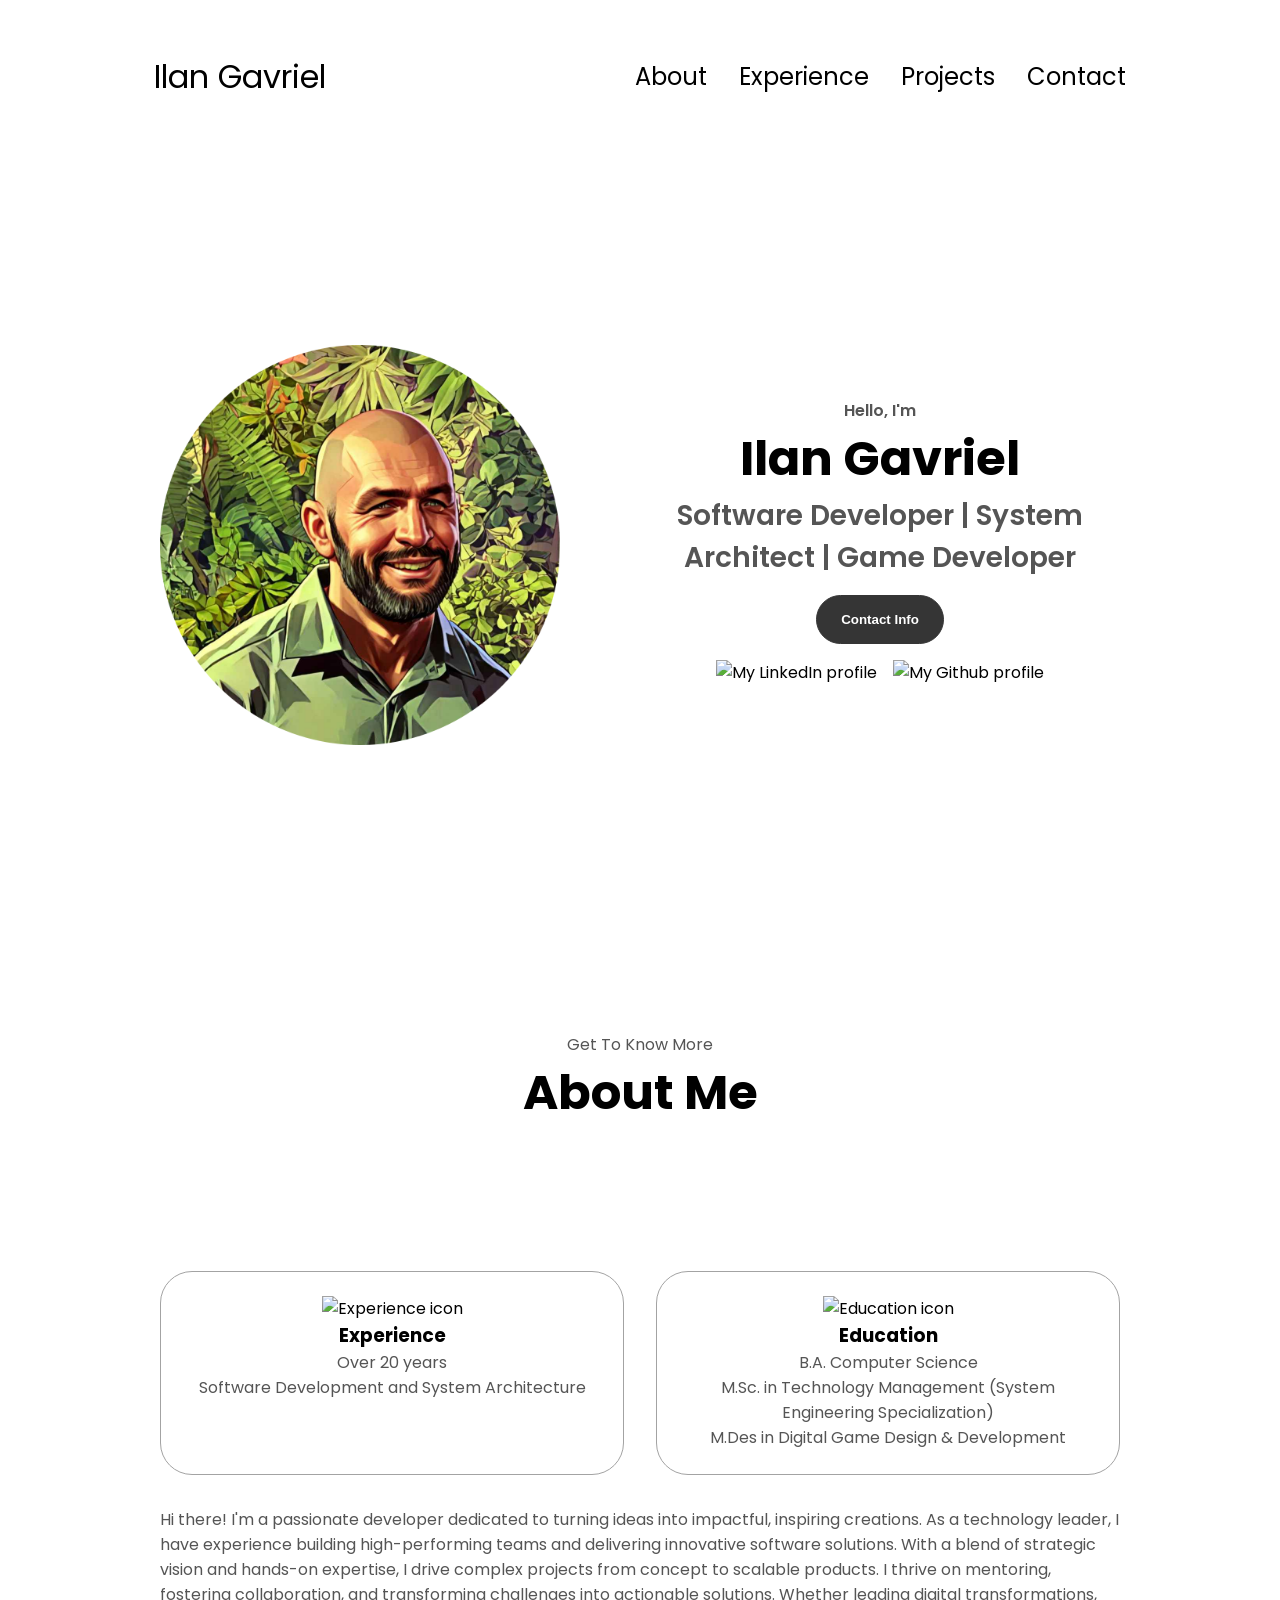
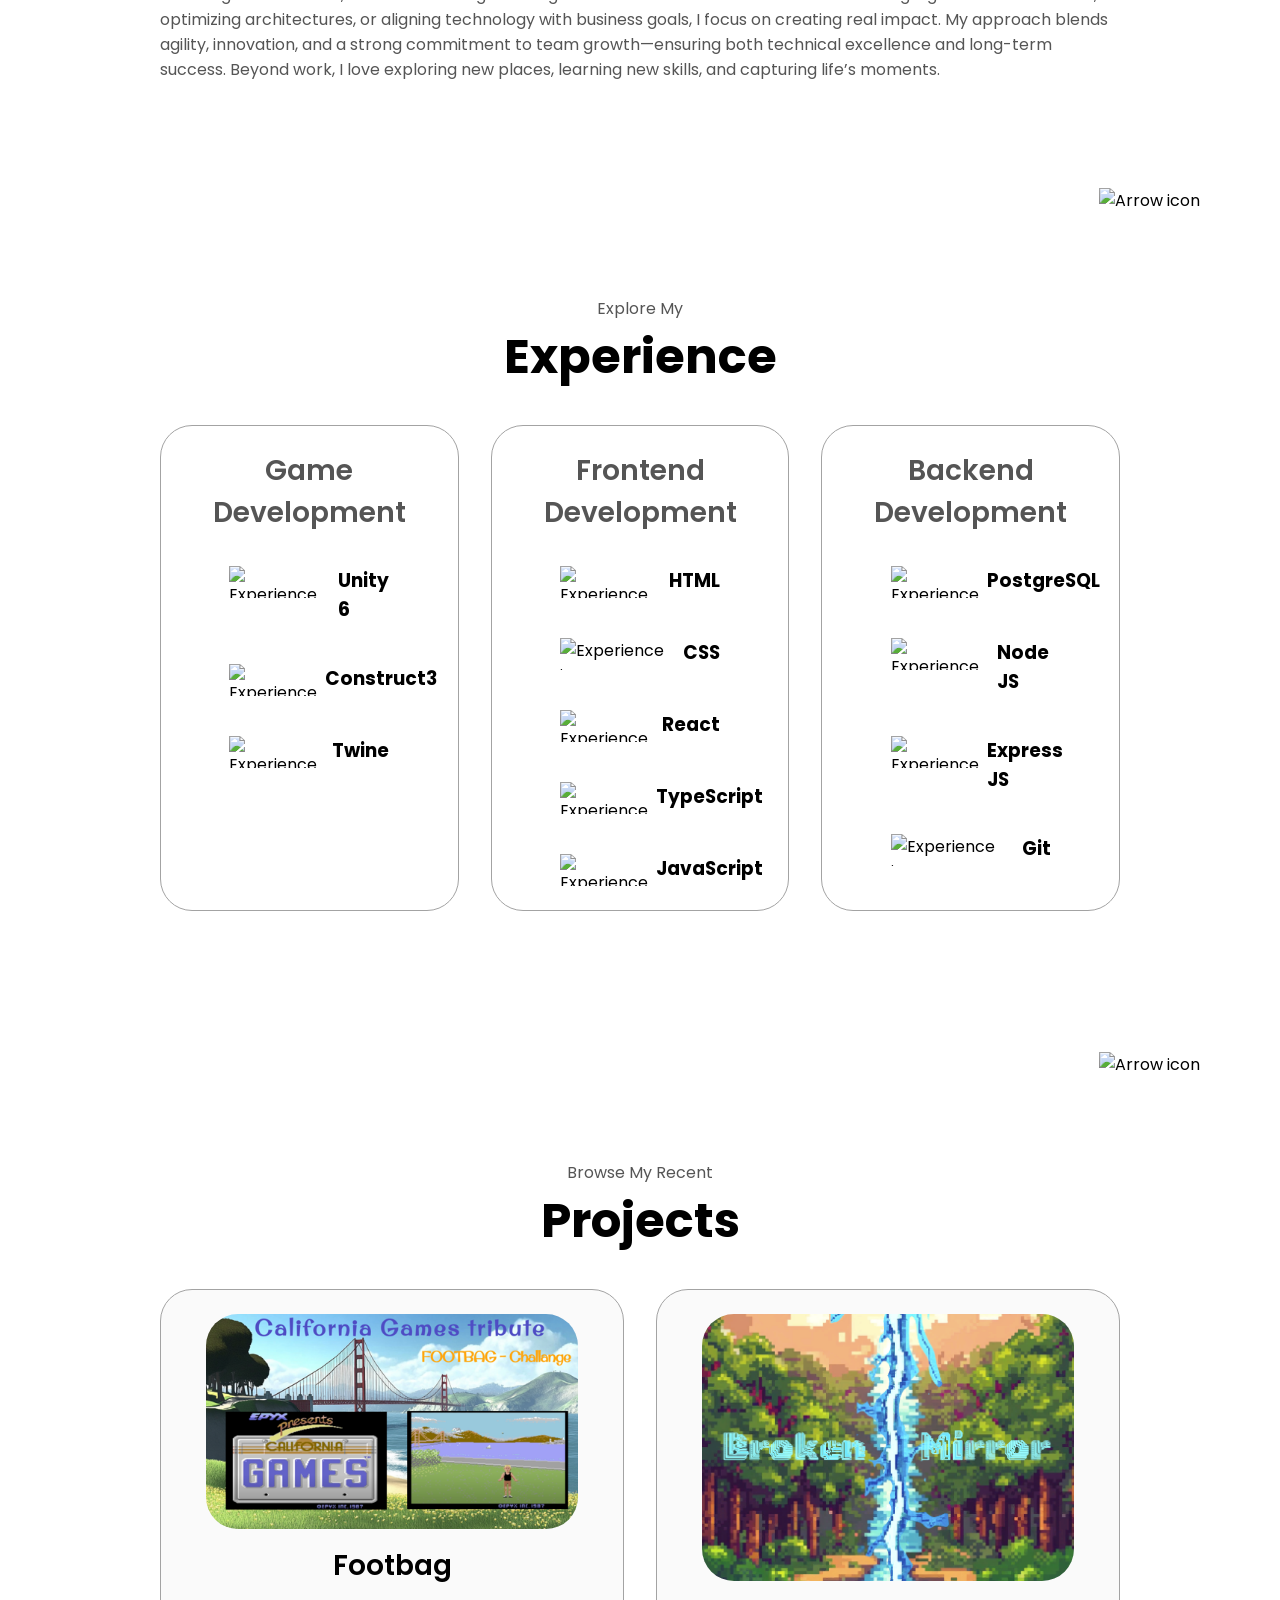
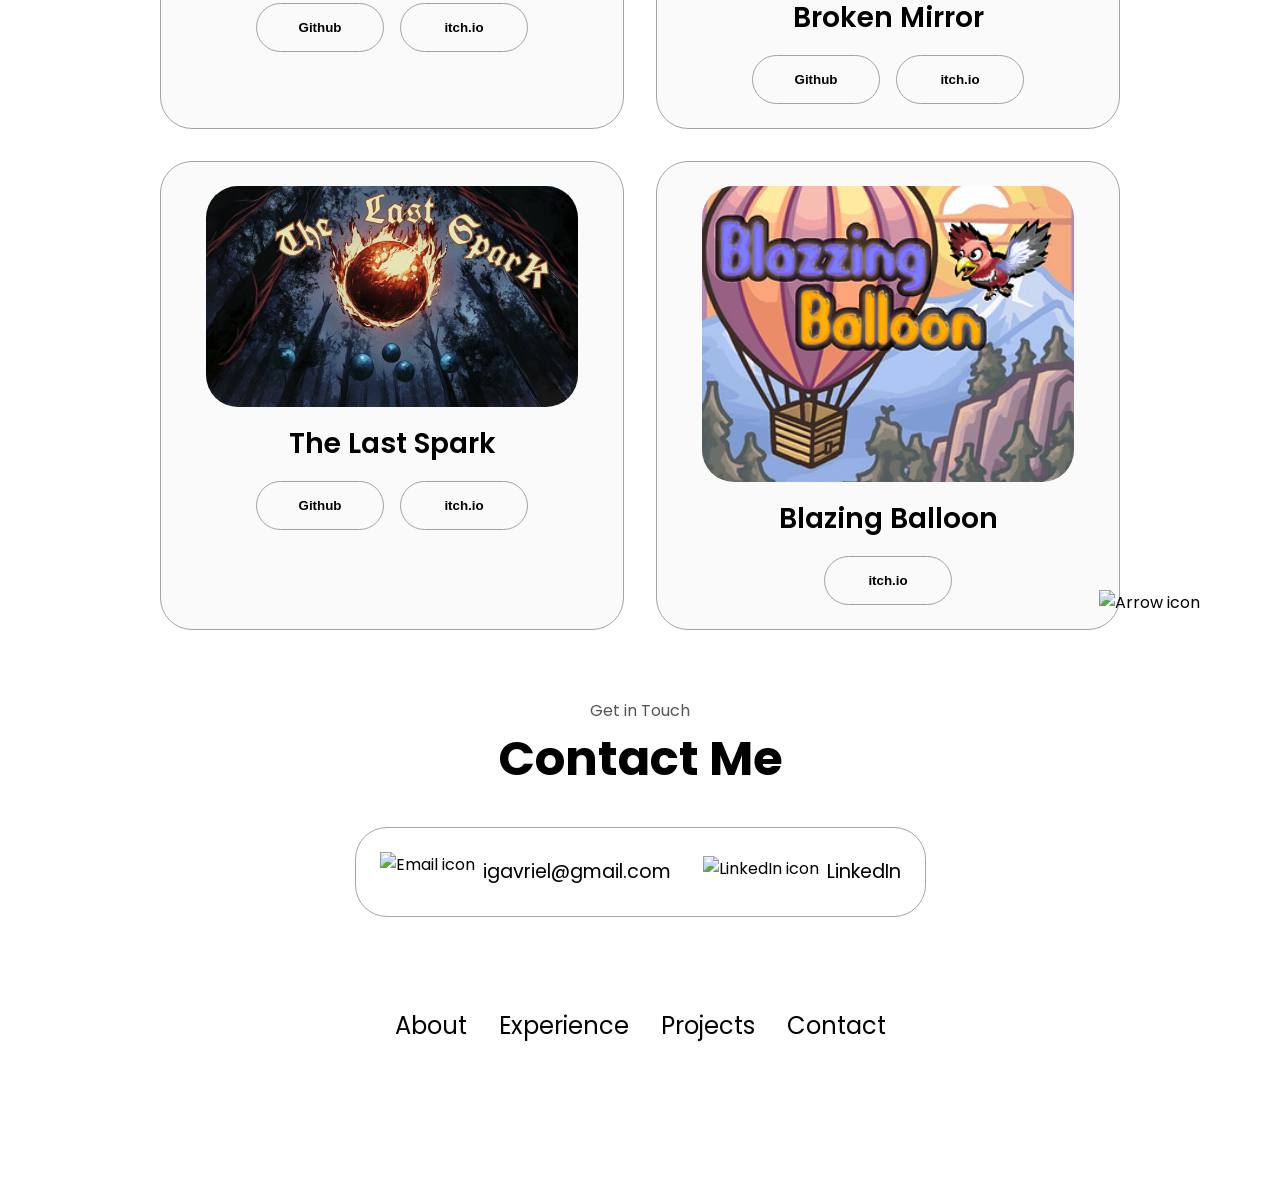
==== portfolio/index.html @ 9f884179 "first commit" ====
<!DOCTYPE html>
<html lang="en">

<head>
  <meta charset="UTF-8" />
  <meta http-equiv="X-UA-Compatible" content="IE=edge" />
  <meta name="viewport" content="width=device-width, initial-scale=1.0" />
  <title>Ilan Gavriel</title>
  <link rel="stylesheet" href="style.css" />
  <link rel="stylesheet" href="mediaqueries.css" />
</head>

<body>
  <!------------------------------------------------------------------------------------------------------------------>
  <!-- Desktop Navbar -->
  <!------------------------------------------------------------------------------------------------------------------>
  <nav id="desktop-nav">
    <div class="logo">Ilan Gavriel</div>
    <div>
      <ul class="nav-links">
        <li><a href="#about">About</a></li>
        <li><a href="#experience">Experience</a></li>
        <li><a href="#projects">Projects</a></li>
        <li><a href="#contact">Contact</a></li>
      </ul>
    </div>
  </nav>
  <!------------------------------------------------------------------------------------------------------------------>
  <!-- Hamburger Navbar -->
  <!------------------------------------------------------------------------------------------------------------------>
  <nav id="hamburger-nav">
    <div class="logo">Ilan Gavriel</div>
    <div class="hamburger-menu">
      <div class="hamburger-icon" onclick="toggleMenu()">
        <span></span>
        <span></span>
        <span></span>
      </div>
      <div class="menu-links">
        <li><a href="#about" onclick="toggleMenu()">About</a></li>
        <li><a href="#experience" onclick="toggleMenu()">Experience</a></li>
        <li><a href="#projects" onclick="toggleMenu()">Projects</a></li>
        <li><a href="#contact" onclick="toggleMenu()">Contact</a></li>
      </div>
    </div>
  </nav>
  <!------------------------------------------------------------------------------------------------------------------>
  <!-- Profile Section -->
  <!------------------------------------------------------------------------------------------------------------------>
  <section id="profile">
    <div class="section__pic-container">
      <img src="./assets/profile-pic.png" alt="profile picture" />
    </div>
    <div class="section__text">
      <p class="section__text__p1">Hello, I'm</p>
      <h1 class="title">Ilan Gavriel</h1>
      <p class="section__text__p2">Software Developer | System Architect | Game Developer</p>
      <div class="btn-container">
        <button class="btn btn-color-1" onclick="location.href='./#contact'">
          Contact Info
        </button>
      </div>
      <div id="socials-container">
        <img src="./assets/linkedin.png" alt="My LinkedIn profile" class="icon"
          onclick="location.href='https://linkedin.com/in/igavriel/'" />
        <img src="./assets/github.png" alt="My Github profile" class="icon"
          onclick="location.href='https://igavriel.github.io/portfolio/'" />
      </div>
    </div>
  </section>
  <!------------------------------------------------------------------------------------------------------------------>
  <!-- About Section -->
  <!------------------------------------------------------------------------------------------------------------------>
  <section id="about">
    <p class="section__text__p1">Get To Know More</p>
    <h1 class="title">About Me</h1>
    <div class="section-container">
      <div class="about-details-container">
        <div class="about-containers">
          <div class="details-container">
            <img src="./assets/experience.png" alt="Experience icon" class="icon" />
            <h3>Experience</h3>
            <p>Over 20 years <br />Software Development and System Architecture</p>
          </div>
          <div class="details-container">
            <img src="./assets/education.png" alt="Education icon" class="icon" />
            <h3>Education</h3>
            <p>B.A. Computer Science </p>
            <p>M.Sc. in Technology Management (System Engineering Specialization)</p>
            <p>M.Des in Digital Game Design & Development</p>
          </div>
        </div>
        <div class="text-container">
          <p>
            Hi there! I'm a passionate developer dedicated to turning ideas into impactful, inspiring creations.
            As a technology leader, I have experience building high-performing teams and delivering innovative software solutions. With a blend of strategic vision and hands-on expertise, I drive complex projects from concept to scalable products. I thrive on mentoring, fostering collaboration, and transforming challenges into actionable solutions.
            Whether leading digital transformations, optimizing architectures, or aligning technology with business goals, I focus on creating real impact. My approach blends agility, innovation, and a strong commitment to team growth—ensuring both technical excellence and long-term success.
            Beyond work, I love exploring new places, learning new skills, and capturing life’s moments.
          </p>
        </div>
      </div>
    </div>
    <img src="./assets/arrow.png" alt="Arrow icon" class="icon arrow" onclick="location.href='./#experience'" />
  </section>
  <!------------------------------------------------------------------------------------------------------------------>
  <!-- Experience Section -->
  <!------------------------------------------------------------------------------------------------------------------>
  <section id="experience">
    <p class="section__text__p1">Explore My</p>
    <h1 class="title">Experience</h1>
    <div class="experience-details-container">
      <div class="about-containers">
        <div class="details-container">
          <h2 class="experience-sub-title">Game Development</h2>
          <div class="article-container">
            <article>
              <img src="./assets/checkmark.png" alt="Experience icon" class="icon" />
              <div>
                <h3>Unity 6</h3>
              </div>
            </article>
            <article>
              <img src="./assets/checkmark.png" alt="Experience icon" class="icon" />
              <div>
                <h3>Construct3</h3>
              </div>
            </article>
            <article>
              <img src="./assets/checkmark.png" alt="Experience icon" class="icon" />
              <div>
                <h3>Twine</h3>
              </div>
            </article>
          </div>
        </div>
        <div class="details-container">
          <h2 class="experience-sub-title">Frontend Development</h2>
          <div class="article-container">
            <article>
              <img src="./assets/checkmark.png" alt="Experience icon" class="icon" />
              <div>
                <h3>HTML</h3>
              </div>
            </article>
            <article>
              <img src="./assets/checkmark.png" alt="Experience icon" class="icon" />
              <div>
                <h3>CSS</h3>
              </div>
            </article>
            <article>
              <img src="./assets/checkmark.png" alt="Experience icon" class="icon" />
              <div>
                <h3>React</h3>
              </div>
            </article>
            <article>
              <img src="./assets/checkmark.png" alt="Experience icon" class="icon" />
              <div>
                <h3>TypeScript</h3>
              </div>
            </article>
            <article>
              <img src="./assets/checkmark.png" alt="Experience icon" class="icon" />
              <div>
                <h3>JavaScript</h3>
              </div>
            </article>
          </div>
        </div>
        <div class="details-container">
          <h2 class="experience-sub-title">Backend Development</h2>
          <div class="article-container">
            <article>
              <img src="./assets/checkmark.png" alt="Experience icon" class="icon" />
              <div>
                <h3>PostgreSQL</h3>
              </div>
            </article>
            <article>
              <img src="./assets/checkmark.png" alt="Experience icon" class="icon" />
              <div>
                <h3>Node JS</h3>
              </div>
            </article>
            <article>
              <img src="./assets/checkmark.png" alt="Experience icon" class="icon" />
              <div>
                <h3>Express JS</h3>
              </div>
            </article>
            <article>
              <img src="./assets/checkmark.png" alt="Experience icon" class="icon" />
              <div>
                <h3>Git</h3>
              </div>
            </article>
          </div>
        </div>
      </div>
    </div>
    <img src="./assets/arrow.png" alt="Arrow icon" class="icon arrow" onclick="location.href='./#projects'" />
  </section>
  <!------------------------------------------------------------------------------------------------------------------>
  <!-- Projects Section -->
  <!------------------------------------------------------------------------------------------------------------------>
  <section id="projects">
    <p class="section__text__p1">Browse My Recent</p>
    <h1 class="title">Projects</h1>
    <div class="experience-details-container">
      <div class="about-containers">
        <div class="details-container color-container">
          <div class="article-container">
            <img src="./assets/project-footbag.png" alt="Footbag" class="project-img" />
          </div>
          <h2 class="experience-sub-title project-title">Footbag</h2>
          <div class="btn-container">
            <button class="btn btn-color-2 project-btn" onclick="location.href='https://github.com/igavriel/unity-poc/tree/main/foot-bag'">
              Github
            </button>
            <button class="btn btn-color-2 project-btn" onclick="location.href='https://igavriel.itch.io/footbag'">
              itch.io
            </button>
          </div>
        </div>
        <div class="details-container color-container">
          <div class="article-container">
            <img src="./assets/project-broken-mirror.png" alt="Broken Mirror" class="project-img" />
          </div>
          <h2 class="experience-sub-title project-title">Broken Mirror</h2>
          <div class="btn-container">
            <button class="btn btn-color-2 project-btn" onclick="location.href='https://github.com/igavriel/unity-poc/tree/main/broken-mirror'">
              Github
            </button>
            <button class="btn btn-color-2 project-btn" onclick="location.href='https://igavriel.itch.io/broken-mirror'">
              itch.io
            </button>
          </div>
        </div>
        <div class="details-container color-container">
          <div class="article-container">
            <img src="./assets/project-the-last-spark.png" alt="The Last Spark" class="project-img" />
          </div>
          <h2 class="experience-sub-title project-title">The Last Spark</h2>
          <div class="btn-container">
            <button class="btn btn-color-2 project-btn" onclick="location.href='https://github.com/igavriel/unity-poc/tree/main/the-last-spark'">
              Github
            </button>
            <button class="btn btn-color-2 project-btn" onclick="location.href='https://igavriel.itch.io/the-last-spark'">
              itch.io
            </button>
          </div>
        </div>
        <div class="details-container color-container">
          <div class="article-container">
            <img src="./assets/project-balzzing-ballon.png" alt="Blazing Balloon" class="project-img" />
          </div>
          <h2 class="experience-sub-title project-title">Blazing Balloon</h2>
          <div class="btn-container">
            <button class="btn btn-color-2 project-btn" onclick="location.href='https://igavriel.itch.io/blazing-balloon'">
              itch.io
            </button>
          </div>
        </div>
      </div>
    </div>
    <img src="./assets/arrow.png" alt="Arrow icon" class="icon arrow" onclick="location.href='./#contact'" />
  </section>
  <!------------------------------------------------------------------------------------------------------------------>
  <!-- Contact Section -->
  <!------------------------------------------------------------------------------------------------------------------>
  <section id="contact">
    <p class="section__text__p1">Get in Touch</p>
    <h1 class="title">Contact Me</h1>
    <div class="contact-info-upper-container">
      <div class="contact-info-container">
        <img src="./assets/email.png" alt="Email icon" class="icon contact-icon email-icon" />
        <p><a href="mailto:igavriel@gmail.com">igavriel@gmail.com</a></p>
      </div>
      <div class="contact-info-container">
        <img src="./assets/linkedin.png" alt="LinkedIn icon" class="icon contact-icon" />
        <p><a href="https://linkedin.com/in/igavriel/">LinkedIn</a></p>
      </div>
    </div>
  </section>
  <!------------------------------------------------------------------------------------------------------------------>
  <!-- Footer -->
  <!------------------------------------------------------------------------------------------------------------------>
  <footer>
    <nav>
      <div class="nav-links-container">
        <ul class="nav-links">
          <li><a href="#about">About</a></li>
          <li><a href="#experience">Experience</a></li>
          <li><a href="#projects">Projects</a></li>
          <li><a href="#contact">Contact</a></li>
        </ul>
      </div>
    </nav>
  </footer>
  <!------------------------------------------------------------------------------------------------------------------>
  <!-- Script -->
  <!------------------------------------------------------------------------------------------------------------------>
  <script src="script.js"></script>
</body>

</html>
---- portfolio/style.css ----
/* GENERAL */

@import url("https://fonts.googleapis.com/css2?family=Poppins:wght@300;400;500;600&display=swap");

* {
  margin: 0;
  padding: 0;
}

body {
  font-family: "Poppins", sans-serif;
}

html {
  scroll-behavior: smooth;
}

p {
  color: rgb(85, 85, 85);
}

/* TRANSITION */

a,
.btn {
  transition: all 300ms ease;
}

/* DESKTOP NAV */

nav,
.nav-links {
  display: flex;
}

nav {
  justify-content: space-around;
  align-items: center;
  height: 17vh;
}

.nav-links {
  gap: 2rem;
  list-style: none;
  font-size: 1.5rem;
}

a {
  color: black;
  text-decoration: none;
  text-decoration-color: white;
}

a:hover {
  color: grey;
  text-decoration: underline;
  text-underline-offset: 1rem;
  text-decoration-color: rgb(181, 181, 181);
}

.logo {
  font-size: 2rem;
}

.logo:hover {
  cursor: default;
}

/* HAMBURGER MENU */

#hamburger-nav {
  display: none;
}

.hamburger-menu {
  position: relative;
  display: inline-block;
}

.hamburger-icon {
  display: flex;
  flex-direction: column;
  justify-content: space-between;
  height: 24px;
  width: 30px;
  cursor: pointer;
}

.hamburger-icon span {
  width: 100%;
  height: 2px;
  background-color: black;
  transition: all 0.3 ease-in-out;
}

.menu-links {
  position: absolute;
  top: 100%;
  right: 0;
  background-color: white;
  width: fit-content;
  max-height: 0;
  overflow: hidden;
  transition: all 0.3 ease-in-out;
}

.menu-links a {
  display: block;
  padding: 10px;
  text-align: center;
  font-size: 1.5rem;
  color: black;
  text-decoration: none;
  transition: all 0.3 ease-in-out;
}

.menu-links li {
  list-style: none;
}

.menu-links.open {
  max-height: 300px;
}

.hamburger-icon.open span:first-child {
  transform: rotate(45deg) translate(10px, 5px);
}

.hamburger-icon.open span:nth-child(2) {
  opacity: 0;
}

.hamburger-icon.open span:last-child {
  transform: rotate(-45deg) translate(10px, -5px);
}

.hamburger-icon span:first-child {
  transform: none;
}

.hamburger-icon span:first-child {
  opacity: 1;
}

.hamburger-icon span:first-child {
  transform: none;
}

/* SECTIONS */

section {
  padding-top: 4vh;
  height: 96vh;
  margin: 0 10rem;
  box-sizing: border-box;
  min-height: fit-content;
}

.section-container {
  display: flex;
  /* width: 400px; */
  /* height: 1000px; */
}

/* PROFILE SECTION */

#profile {
  display: flex;
  justify-content: center;
  gap: 5rem;
  height: 80vh;
}

.section__pic-container {
  display: flex;
  height: 400px;
  width: 400px;
  margin: auto 0;
}

.section__text {
  align-self: center;
  text-align: center;
}

.section__text p {
  font-weight: 600;
}

.section__text__p1 {
  text-align: center;
}

.section__text__p2 {
  font-size: 1.75rem;
  margin-bottom: 1rem;
}

.title {
  font-size: 3rem;
  text-align: center;
}

#socials-container {
  display: flex;
  justify-content: center;
  margin-top: 1rem;
  gap: 1rem;
}

/* ICONS */

.icon {
  cursor: pointer;
  height: 2rem;
}

/* BUTTONS */

.btn-container {
  display: flex;
  justify-content: center;
  gap: 1rem;
}

.btn {
  font-weight: 600;
  transition: all 300ms ease;
  padding: 1rem;
  width: 8rem;
  border-radius: 2rem;
}

.btn-color-1,
.btn-color-2 {
  border: rgb(53, 53, 53) 0.1rem solid;
}

.btn-color-1:hover,
.btn-color-2:hover {
  cursor: pointer;
}

.btn-color-1,
.btn-color-2:hover {
  background: rgb(53, 53, 53);
  color: white;
}

.btn-color-1:hover {
  background: rgb(0, 0, 0);
}

.btn-color-2 {
  background: none;
}

.btn-color-2:hover {
  border: rgb(255, 255, 255) 0.1rem solid;
}

.btn-container {
  gap: 1rem;
}

/* ABOUT SECTION */

#about {
  position: relative;
}

.about-containers {
  gap: 2rem;
  margin-bottom: 2rem;
  margin-top: 2rem;
}

.about-details-container {
  justify-content: center;
  flex-direction: column;
}

.about-containers,
.about-details-container {
  display: flex;
  /* height: 200px; */
}

.about-pic {
  border-radius: 2rem;
}

.arrow {
  position: absolute;
  right: -5rem;
  bottom: 2.5rem;
}

.details-container {
  padding: 1.5rem;
  flex: 1;
  background: white;
  border-radius: 2rem;
  border: rgb(53, 53, 53) 0.1rem solid;
  border-color: rgb(163, 163, 163);
  text-align: center;
}

.section-container {
  gap: 4rem;
  height: 80%;
}

.section__pic-container {
  height: 400px;
  width: 400px;
  margin: auto 0;
}

/* EXPERIENCE SECTION */

#experience {
  position: relative;
}

.experience-sub-title {
  color: rgb(85, 85, 85);
  font-weight: 600;
  font-size: 1.75rem;
  margin-bottom: 2rem;
}

.experience-details-container {
  display: flex;
  justify-content: center;
  flex-direction: column;
}

.article-container {
  display: flex;
  text-align: initial;
  flex-wrap: wrap;
  flex-direction: row;
  gap: 2.5rem;
  justify-content: space-around;
}

article {
  display: flex;
  width: 10rem;
  justify-content: space-around;
  gap: 0.5rem;
}

article .icon {
  cursor: default;
}

/* PROJECTS SECTION */

#projects {
  position: relative;
}

.color-container {
  border-color: rgb(163, 163, 163);
  background: rgb(250, 250, 250);
}

.project-img {
  border-radius: 2rem;
  width: 90%;
  height: 90%;
}

.project-title {
  margin: 1rem;
  color: black;
}

.project-btn {
  color: black;
  border-color: rgb(163, 163, 163);
}

/* CONTACT */

#contact {
  display: flex;
  justify-content: center;
  flex-direction: column;
  height: 70vh;
}

.contact-info-upper-container {
  display: flex;
  justify-content: center;
  border-radius: 2rem;
  border: rgb(53, 53, 53) 0.1rem solid;
  border-color: rgb(163, 163, 163);
  background: (250, 250, 250);
  margin: 2rem auto;
  padding: 0.5rem;
}

.contact-info-container {
  display: flex;
  align-items: center;
  justify-content: center;
  gap: 0.5rem;
  margin: 1rem;
}

.contact-info-container p {
  font-size: larger;
}

.contact-icon {
  cursor: default;
}

.email-icon {
  height: 2.5rem;
}

/* FOOTER SECTION */

footer {
  height: 26vh;
  margin: 0 1rem;
}

footer p {
  text-align: center;
}
---- portfolio/mediaqueries.css ----
@media screen and (max-width: 1400px) {
  #profile {
    height: 83vh;
    margin-bottom: 6rem;
  }
  .about-containers {
    flex-wrap: wrap;
  }
  #contact,
  #projects {
    height: fit-content;
  }
}

@media screen and (max-width: 1200px) {
  #desktop-nav {
    display: none;
  }
  #hamburger-nav {
    display: flex;
  }
  #experience,
  .experience-details-container {
    margin-top: 2rem;
  }
  #profile,
  .section-container {
    display: block;
  }
  .arrow {
    display: none;
  }
  section,
  .section-container {
    height: fit-content;
  }
  section {
    margin: 0 5%;
  }
  .section__pic-container {
    width: 275px;
    height: 275px;
    margin: 0 auto 2rem;
  }
  .about-containers {
    margin-top: 0;
  }
}

@media screen and (max-width: 600px) {
  #contact,
  footer {
    height: 40vh;
  }
  #profile {
    height: 83vh;
    margin-bottom: 0;
  }
  article {
    font-size: 1rem;
  }
  footer nav {
    height: fit-content;
    margin-bottom: 2rem;
  }
  .about-containers,
  .contact-info-upper-container,
  .btn-container {
    flex-wrap: wrap;
  }
  .contact-info-container {
    margin: 0;
  }
  .contact-info-container p,
  .nav-links li a {
    font-size: 1rem;
  }
  .experience-sub-title {
    font-size: 1.25rem;
  }
  .logo {
    font-size: 1.5rem;
  }
  .nav-links {
    flex-direction: column;
    gap: 0.5rem;
    text-align: center;
  }
  .section__pic-container {
    width: auto;
    height: 46vw;
    justify-content: center;
  }
  .section__text__p2 {
    font-size: 1.25rem;
  }
  .title {
    font-size: 2rem;
  }
  .text-container {
    text-align: justify;
  }
}
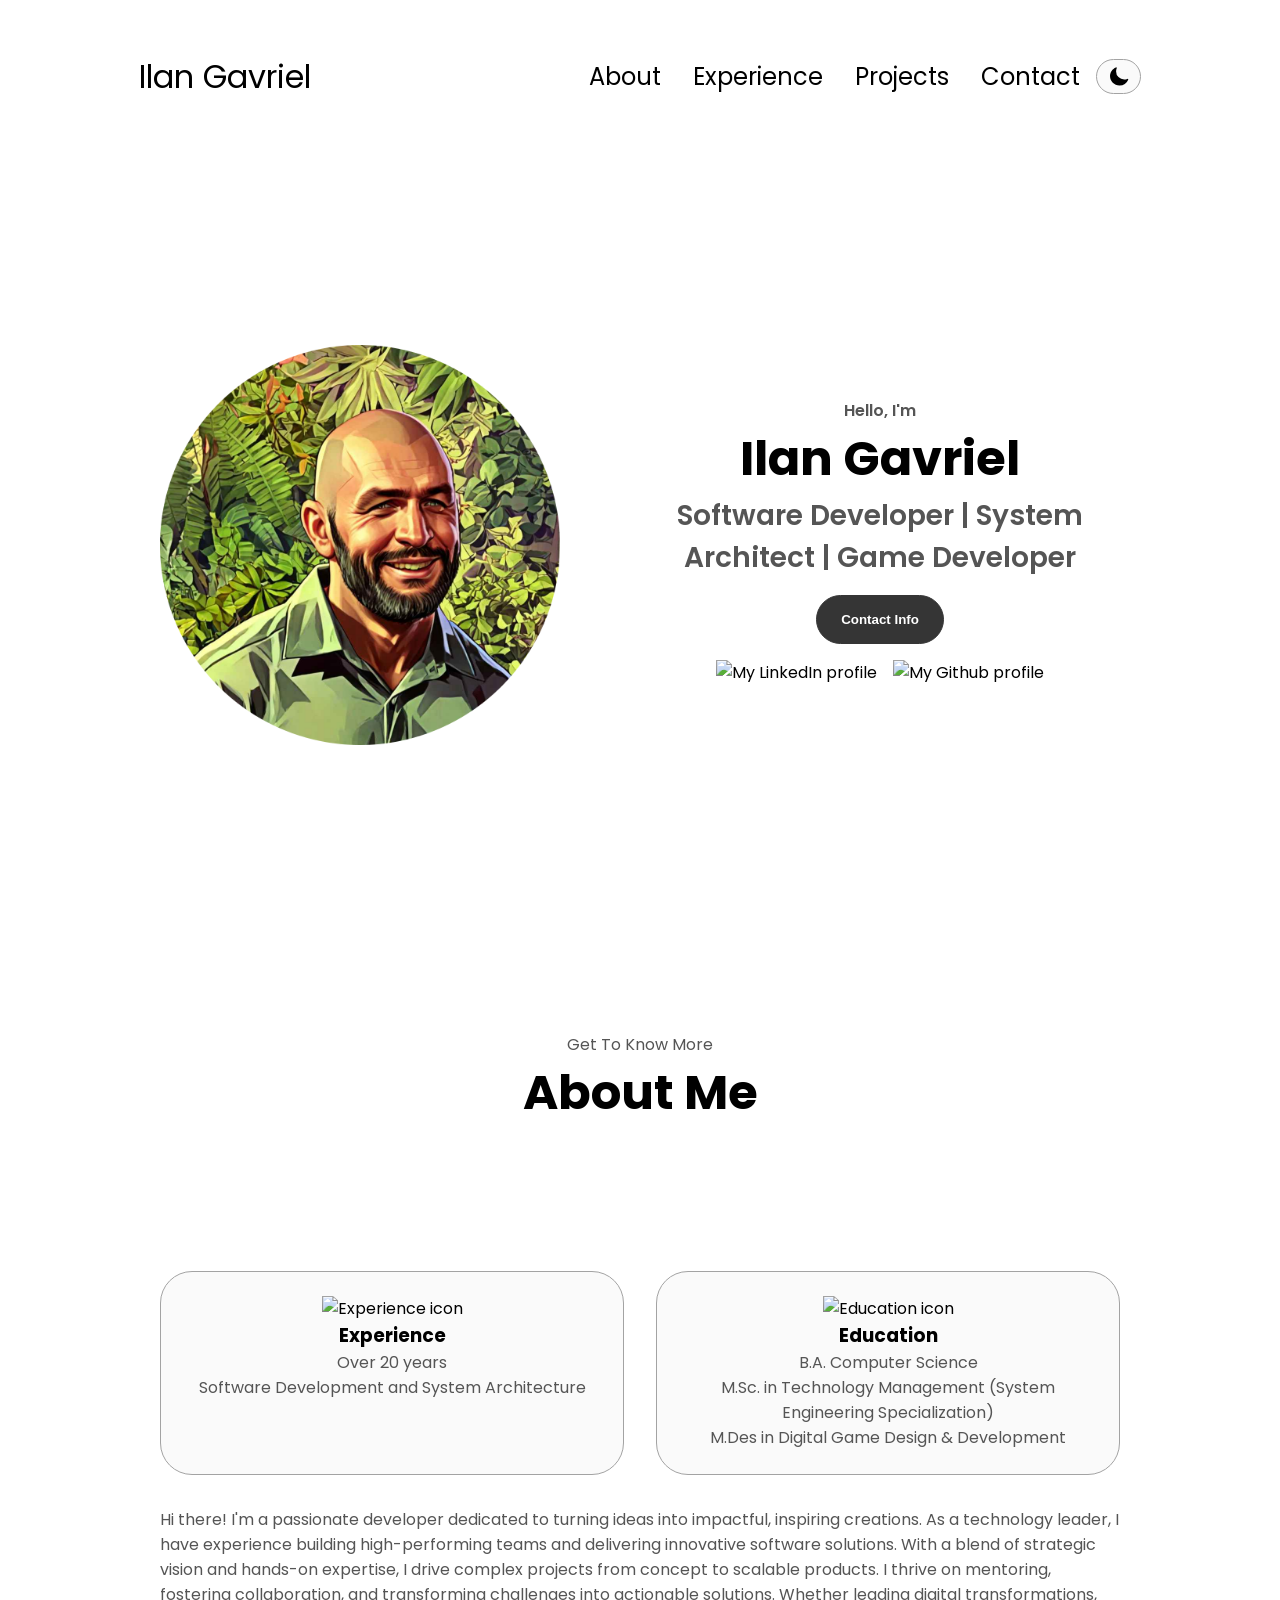
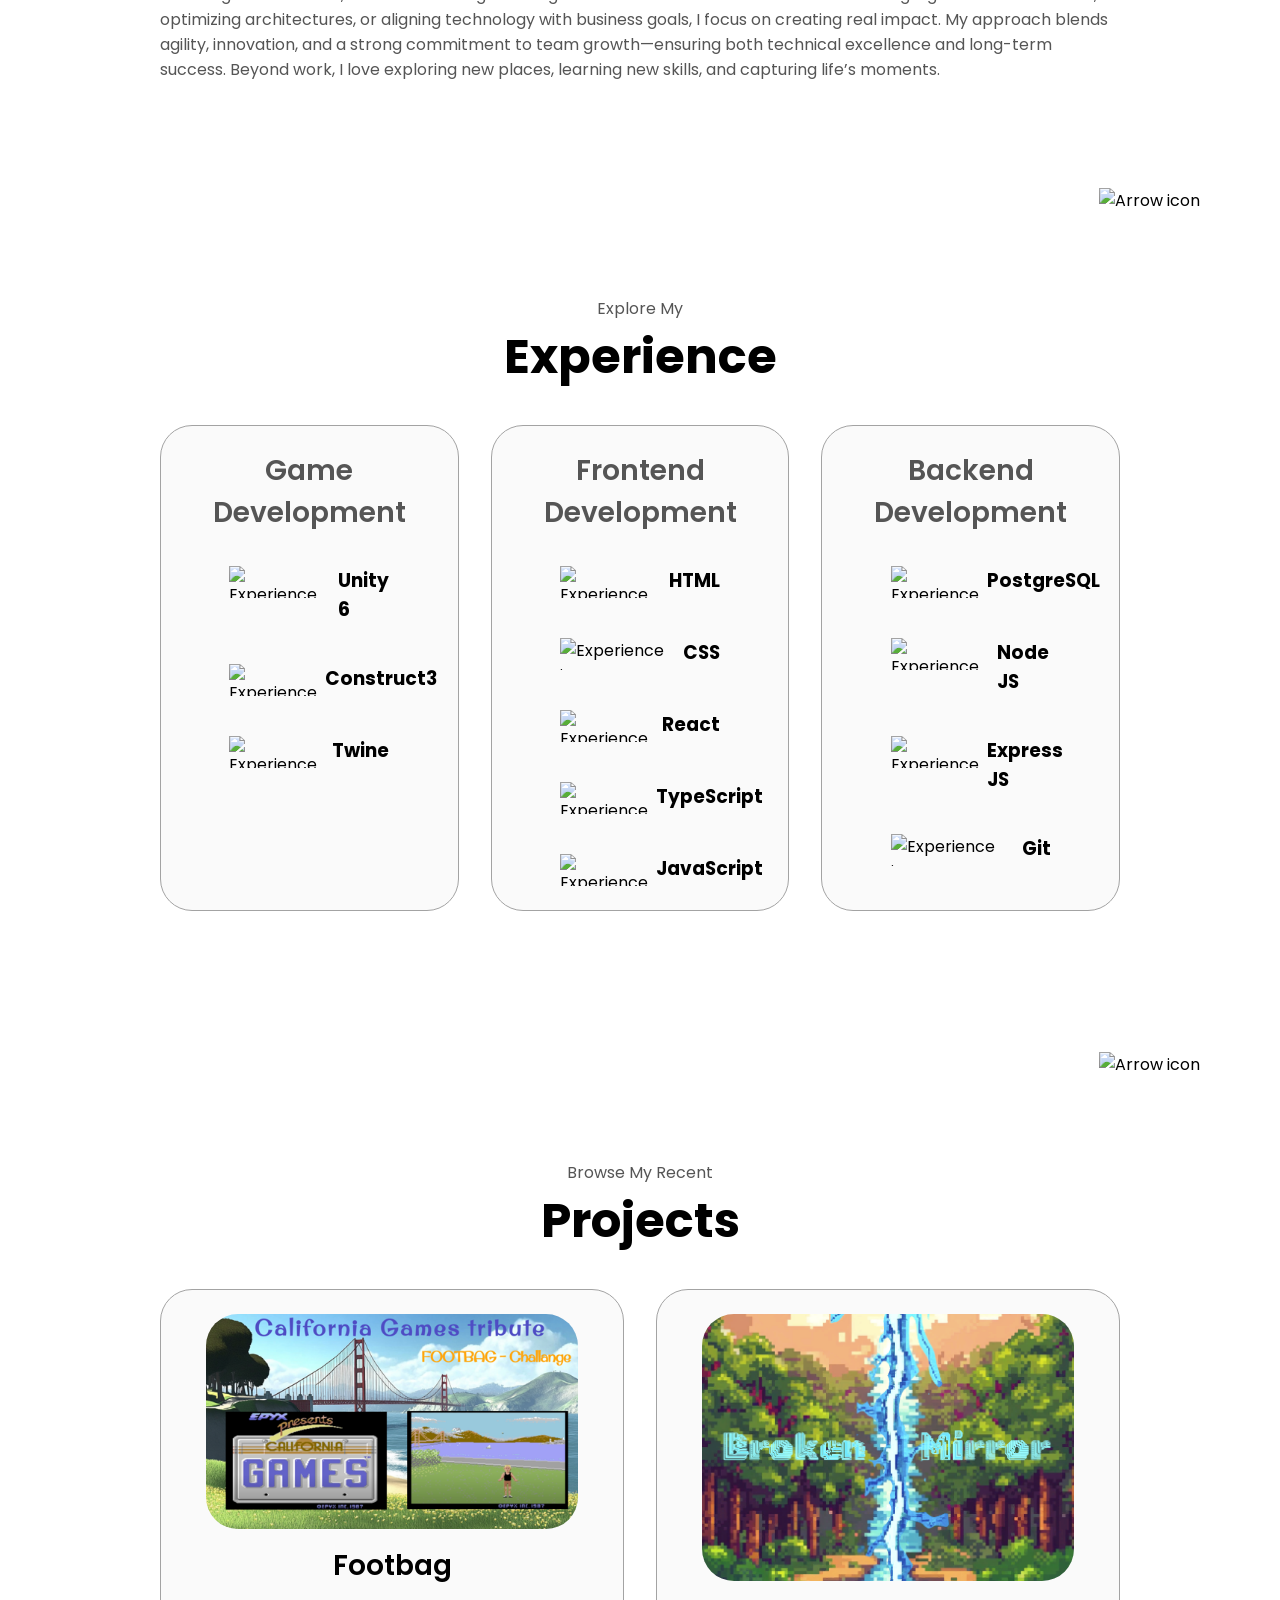
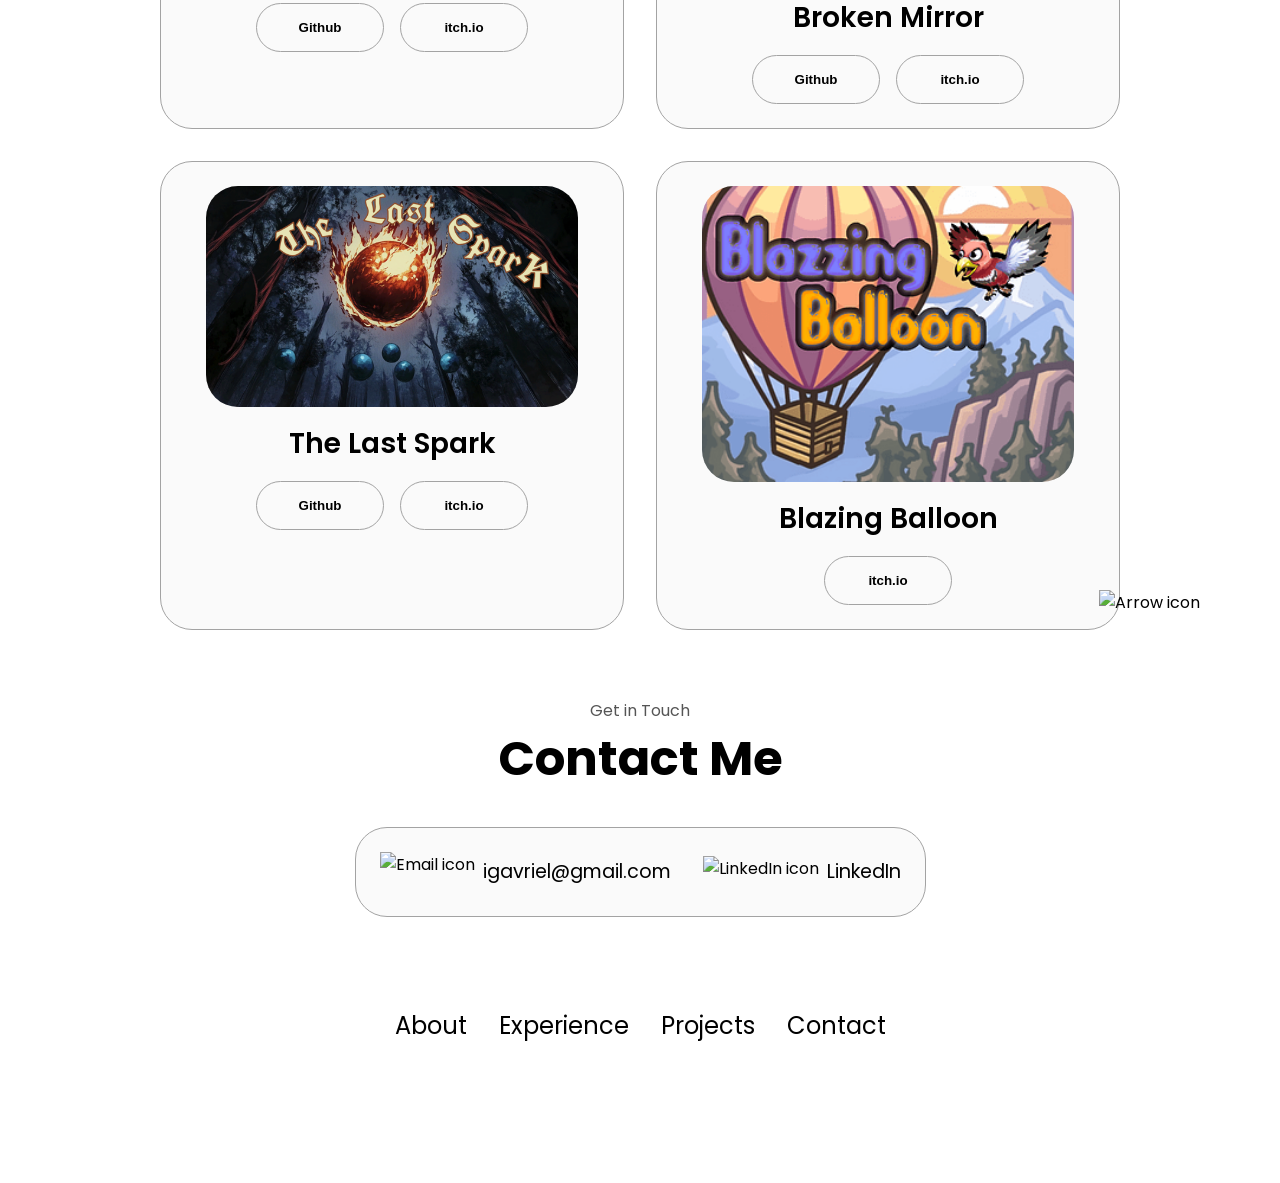
==== commit c289bf84: "dark mode" ====
--- a/portfolio/index.html
+++ b/portfolio/index.html
@@ -1,5 +1,5 @@
 <!DOCTYPE html>
-<html lang="en">
+<html lang="en" data-theme="light">
 
 <head>
   <meta charset="UTF-8" />
@@ -16,13 +16,28 @@
   <!------------------------------------------------------------------------------------------------------------------>
   <nav id="desktop-nav">
     <div class="logo">Ilan Gavriel</div>
-    <div>
+    <div class="nav-links-container-inner">
       <ul class="nav-links">
         <li><a href="#about">About</a></li>
         <li><a href="#experience">Experience</a></li>
         <li><a href="#projects">Projects</a></li>
         <li><a href="#contact">Contact</a></li>
       </ul>
+      <button type="button" class="theme-toggle" aria-label="Switch to dark mode" aria-pressed="false">
+        <span class="theme-toggle__icons" aria-hidden="true">
+          <svg class="theme-toggle__icon theme-toggle__icon--sun" xmlns="http://www.w3.org/2000/svg" viewBox="0 0 24 24"
+            fill="currentColor">
+            <path
+              d="M12 2.25a.75.75 0 01.75.75v2.25a.75.75 0 01-1.5 0V3a.75.75 0 01.75-.75zM7.5 12a4.5 4.5 0 119 0 4.5 4.5 0 01-9 0zM18.894 6.894a.75.75 0 00-1.06-1.06l-1.591 1.59a.75.75 0 101.06 1.061l1.591-1.59zM21.75 12a.75.75 0 01-.75.75h-2.25a.75.75 0 010-1.5H21a.75.75 0 01.75.75zM17.834 17.894a.75.75 0 001.06-1.06l-1.59-1.591a.75.75 0 10-1.061 1.06l1.59 1.591zM12 18a.75.75 0 01.75.75V21a.75.75 0 01-1.5 0v-2.25A.75.75 0 0112 18zM7.758 17.303a.75.75 0 00-1.061-1.06l-1.591 1.59a.75.75 0 001.06 1.061l1.591-1.59zM6 12a.75.75 0 01-.75.75H3a.75.75 0 010-1.5h2.25A.75.75 0 016 12zM6.697 7.757a.75.75 0 001.06-1.06l-1.59-1.591a.75.75 0 00-1.061 1.06l1.59 1.591z" />
+          </svg>
+          <svg class="theme-toggle__icon theme-toggle__icon--moon" xmlns="http://www.w3.org/2000/svg" viewBox="0 0 24 24"
+            fill="currentColor">
+            <path fill-rule="evenodd"
+              d="M9.528 1.718a.75.75 0 01.162.819A8.97 8.97 0 009 6a9 9 0 009 9 8.97 8.97 0 003.463-.69.75.75 0 01.981.98 10.503 10.503 0 01-9.694 6.46c-5.799 0-10.5-4.701-10.5-10.5 0-4.368 2.667-8.112 6.46-9.694a.75.75 0 01.818.162z"
+              clip-rule="evenodd" />
+          </svg>
+        </span>
+      </button>
     </div>
   </nav>
   <!------------------------------------------------------------------------------------------------------------------>
@@ -30,17 +45,34 @@
   <!------------------------------------------------------------------------------------------------------------------>
   <nav id="hamburger-nav">
     <div class="logo">Ilan Gavriel</div>
-    <div class="hamburger-menu">
-      <div class="hamburger-icon" onclick="toggleMenu()">
-        <span></span>
-        <span></span>
-        <span></span>
-      </div>
-      <div class="menu-links">
-        <li><a href="#about" onclick="toggleMenu()">About</a></li>
-        <li><a href="#experience" onclick="toggleMenu()">Experience</a></li>
-        <li><a href="#projects" onclick="toggleMenu()">Projects</a></li>
-        <li><a href="#contact" onclick="toggleMenu()">Contact</a></li>
+    <div class="hamburger-nav-inner">
+      <button type="button" class="theme-toggle" aria-label="Switch to dark mode" aria-pressed="false">
+        <span class="theme-toggle__icons" aria-hidden="true">
+          <svg class="theme-toggle__icon theme-toggle__icon--sun" xmlns="http://www.w3.org/2000/svg" viewBox="0 0 24 24"
+            fill="currentColor">
+            <path
+              d="M12 2.25a.75.75 0 01.75.75v2.25a.75.75 0 01-1.5 0V3a.75.75 0 01.75-.75zM7.5 12a4.5 4.5 0 119 0 4.5 4.5 0 01-9 0zM18.894 6.894a.75.75 0 00-1.06-1.06l-1.591 1.59a.75.75 0 101.06 1.061l1.591-1.59zM21.75 12a.75.75 0 01-.75.75h-2.25a.75.75 0 010-1.5H21a.75.75 0 01.75.75zM17.834 17.894a.75.75 0 001.06-1.06l-1.59-1.591a.75.75 0 10-1.061 1.06l1.59 1.591zM12 18a.75.75 0 01.75.75V21a.75.75 0 01-1.5 0v-2.25A.75.75 0 0112 18zM7.758 17.303a.75.75 0 00-1.061-1.06l-1.591 1.59a.75.75 0 001.06 1.061l1.591-1.59zM6 12a.75.75 0 01-.75.75H3a.75.75 0 010-1.5h2.25A.75.75 0 016 12zM6.697 7.757a.75.75 0 001.06-1.06l-1.59-1.591a.75.75 0 00-1.061 1.06l1.59 1.591z" />
+          </svg>
+          <svg class="theme-toggle__icon theme-toggle__icon--moon" xmlns="http://www.w3.org/2000/svg" viewBox="0 0 24 24"
+            fill="currentColor">
+            <path fill-rule="evenodd"
+              d="M9.528 1.718a.75.75 0 01.162.819A8.97 8.97 0 009 6a9 9 0 009 9 8.97 8.97 0 003.463-.69.75.75 0 01.981.98 10.503 10.503 0 01-9.694 6.46c-5.799 0-10.5-4.701-10.5-10.5 0-4.368 2.667-8.112 6.46-9.694a.75.75 0 01.818.162z"
+              clip-rule="evenodd" />
+          </svg>
+        </span>
+      </button>
+      <div class="hamburger-menu">
+        <div class="hamburger-icon" onclick="toggleMenu()">
+          <span></span>
+          <span></span>
+          <span></span>
+        </div>
+        <div class="menu-links">
+          <li><a href="#about" onclick="toggleMenu()">About</a></li>
+          <li><a href="#experience" onclick="toggleMenu()">Experience</a></li>
+          <li><a href="#projects" onclick="toggleMenu()">Projects</a></li>
+          <li><a href="#contact" onclick="toggleMenu()">Contact</a></li>
+        </div>
       </div>
     </div>
   </nav>
--- a/portfolio/style.css
+++ b/portfolio/style.css
@@ -1,22 +1,65 @@
 /* GENERAL */
 
 @import url("https://fonts.googleapis.com/css2?family=Poppins:wght@300;400;500;600&display=swap");
+
+/* Theme tokens — edit light defaults in :root, dark overrides in [data-theme="dark"] */
+:root {
+  color-scheme: light;
+  --color-bg: #ffffff;
+  --color-surface: rgb(250, 250, 250);
+  --color-text: #000000;
+  --color-text-muted: rgb(85, 85, 85);
+  --color-border: rgb(163, 163, 163);
+  --color-border-strong: rgb(53, 53, 53);
+  --color-link: #000000;
+  --color-link-hover: grey;
+  --color-link-underline: rgb(181, 181, 181);
+  --color-nav-decoration: #ffffff;
+  --color-accent: rgb(53, 53, 53);
+  --color-accent-hover: rgb(0, 0, 0);
+  --color-btn-on-accent: #ffffff;
+  --color-btn-ghost-hover-border: rgb(255, 255, 255);
+  --color-hamburger: #000000;
+  --color-menu-bg: #ffffff;
+}
+
+[data-theme="dark"] {
+  color-scheme: dark;
+  --color-bg: #121212;
+  --color-surface: #1e1e1e;
+  --color-text: #e8e8e8;
+  --color-text-muted: #a0a0a0;
+  --color-border: #444444;
+  --color-border-strong: #666666;
+  --color-link: #e8e8e8;
+  --color-link-hover: #b0b0b0;
+  --color-link-underline: #666666;
+  --color-nav-decoration: #121212;
+  --color-accent: #c4c4c4;
+  --color-accent-hover: #e8e8e8;
+  --color-btn-on-accent: #121212;
+  --color-btn-ghost-hover-border: #e8e8e8;
+  --color-hamburger: #e8e8e8;
+  --color-menu-bg: #1e1e1e;
+}
 
 * {
   margin: 0;
   padding: 0;
 }
 
+html {
+  scroll-behavior: smooth;
+}
+
 body {
   font-family: "Poppins", sans-serif;
-}
-
-html {
-  scroll-behavior: smooth;
+  background-color: var(--color-bg);
+  color: var(--color-text);
 }
 
 p {
-  color: rgb(85, 85, 85);
+  color: var(--color-text-muted);
 }
 
 /* TRANSITION */
@@ -24,6 +67,62 @@
 a,
 .btn {
   transition: all 300ms ease;
+}
+
+/* Theme toggle (nav) */
+
+.theme-toggle {
+  display: inline-flex;
+  align-items: center;
+  justify-content: center;
+  padding: 0.35rem 0.65rem;
+  font-family: inherit;
+  font-size: 1rem;
+  font-weight: 500;
+  line-height: 1;
+  color: var(--color-text);
+  background: var(--color-surface);
+  border: 0.1rem solid var(--color-border);
+  border-radius: 2rem;
+  cursor: pointer;
+  transition: background-color 200ms ease, border-color 200ms ease, color 200ms ease;
+}
+
+.theme-toggle:hover {
+  border-color: var(--color-border-strong);
+}
+
+.theme-toggle:focus-visible {
+  outline: 2px solid var(--color-accent);
+  outline-offset: 2px;
+}
+
+.theme-toggle .theme-toggle__icons {
+  display: inline-flex;
+  align-items: center;
+  justify-content: center;
+}
+
+.theme-toggle .theme-toggle__icon {
+  width: 1.35rem;
+  height: 1.35rem;
+  flex-shrink: 0;
+}
+
+html[data-theme="light"] .theme-toggle__icon--sun {
+  display: none;
+}
+
+html[data-theme="light"] .theme-toggle__icon--moon {
+  display: block;
+}
+
+html[data-theme="dark"] .theme-toggle__icon--sun {
+  display: block;
+}
+
+html[data-theme="dark"] .theme-toggle__icon--moon {
+  display: none;
 }
 
 /* DESKTOP NAV */
@@ -39,6 +138,12 @@
   height: 17vh;
 }
 
+.nav-links-container-inner {
+  display: flex;
+  align-items: center;
+  gap: 1rem;
+}
+
 .nav-links {
   gap: 2rem;
   list-style: none;
@@ -46,20 +151,21 @@
 }
 
 a {
-  color: black;
+  color: var(--color-link);
   text-decoration: none;
-  text-decoration-color: white;
+  text-decoration-color: var(--color-nav-decoration);
 }
 
 a:hover {
-  color: grey;
+  color: var(--color-link-hover);
   text-decoration: underline;
   text-underline-offset: 1rem;
-  text-decoration-color: rgb(181, 181, 181);
+  text-decoration-color: var(--color-link-underline);
 }
 
 .logo {
   font-size: 2rem;
+  color: var(--color-text);
 }
 
 .logo:hover {
@@ -70,6 +176,12 @@
 
 #hamburger-nav {
   display: none;
+}
+
+.hamburger-nav-inner {
+  display: flex;
+  align-items: center;
+  gap: 0.75rem;
 }
 
 .hamburger-menu {
@@ -89,19 +201,19 @@
 .hamburger-icon span {
   width: 100%;
   height: 2px;
-  background-color: black;
-  transition: all 0.3 ease-in-out;
+  background-color: var(--color-hamburger);
+  transition: all 0.3s ease-in-out;
 }
 
 .menu-links {
   position: absolute;
   top: 100%;
   right: 0;
-  background-color: white;
+  background-color: var(--color-menu-bg);
   width: fit-content;
   max-height: 0;
   overflow: hidden;
-  transition: all 0.3 ease-in-out;
+  transition: all 0.3s ease-in-out;
 }
 
 .menu-links a {
@@ -109,9 +221,9 @@
   padding: 10px;
   text-align: center;
   font-size: 1.5rem;
-  color: black;
+  color: var(--color-link);
   text-decoration: none;
-  transition: all 0.3 ease-in-out;
+  transition: all 0.3s ease-in-out;
 }
 
 .menu-links li {
@@ -136,14 +248,7 @@
 
 .hamburger-icon span:first-child {
   transform: none;
-}
-
-.hamburger-icon span:first-child {
   opacity: 1;
-}
-
-.hamburger-icon span:first-child {
-  transform: none;
 }
 
 /* SECTIONS */
@@ -199,6 +304,7 @@
 .title {
   font-size: 3rem;
   text-align: center;
+  color: var(--color-text);
 }
 
 #socials-container {
@@ -233,7 +339,8 @@
 
 .btn-color-1,
 .btn-color-2 {
-  border: rgb(53, 53, 53) 0.1rem solid;
+  border: var(--color-border-strong) 0.1rem solid;
+  color: var(--color-text);
 }
 
 .btn-color-1:hover,
@@ -243,12 +350,12 @@
 
 .btn-color-1,
 .btn-color-2:hover {
-  background: rgb(53, 53, 53);
-  color: white;
+  background: var(--color-accent);
+  color: var(--color-btn-on-accent);
 }
 
 .btn-color-1:hover {
-  background: rgb(0, 0, 0);
+  background: var(--color-accent-hover);
 }
 
 .btn-color-2 {
@@ -256,7 +363,7 @@
 }
 
 .btn-color-2:hover {
-  border: rgb(255, 255, 255) 0.1rem solid;
+  border: var(--color-btn-ghost-hover-border) 0.1rem solid;
 }
 
 .btn-container {
@@ -299,10 +406,10 @@
 .details-container {
   padding: 1.5rem;
   flex: 1;
-  background: white;
+  background: var(--color-surface);
   border-radius: 2rem;
-  border: rgb(53, 53, 53) 0.1rem solid;
-  border-color: rgb(163, 163, 163);
+  border: var(--color-border-strong) 0.1rem solid;
+  border-color: var(--color-border);
   text-align: center;
 }
 
@@ -324,7 +431,7 @@
 }
 
 .experience-sub-title {
-  color: rgb(85, 85, 85);
+  color: var(--color-text-muted);
   font-weight: 600;
   font-size: 1.75rem;
   margin-bottom: 2rem;
@@ -363,8 +470,8 @@
 }
 
 .color-container {
-  border-color: rgb(163, 163, 163);
-  background: rgb(250, 250, 250);
+  border-color: var(--color-border);
+  background: var(--color-surface);
 }
 
 .project-img {
@@ -375,12 +482,12 @@
 
 .project-title {
   margin: 1rem;
-  color: black;
+  color: var(--color-text);
 }
 
 .project-btn {
-  color: black;
-  border-color: rgb(163, 163, 163);
+  color: var(--color-text);
+  border-color: var(--color-border);
 }
 
 /* CONTACT */
@@ -396,9 +503,9 @@
   display: flex;
   justify-content: center;
   border-radius: 2rem;
-  border: rgb(53, 53, 53) 0.1rem solid;
-  border-color: rgb(163, 163, 163);
-  background: (250, 250, 250);
+  border: var(--color-border-strong) 0.1rem solid;
+  border-color: var(--color-border);
+  background: var(--color-surface);
   margin: 2rem auto;
   padding: 0.5rem;
 }
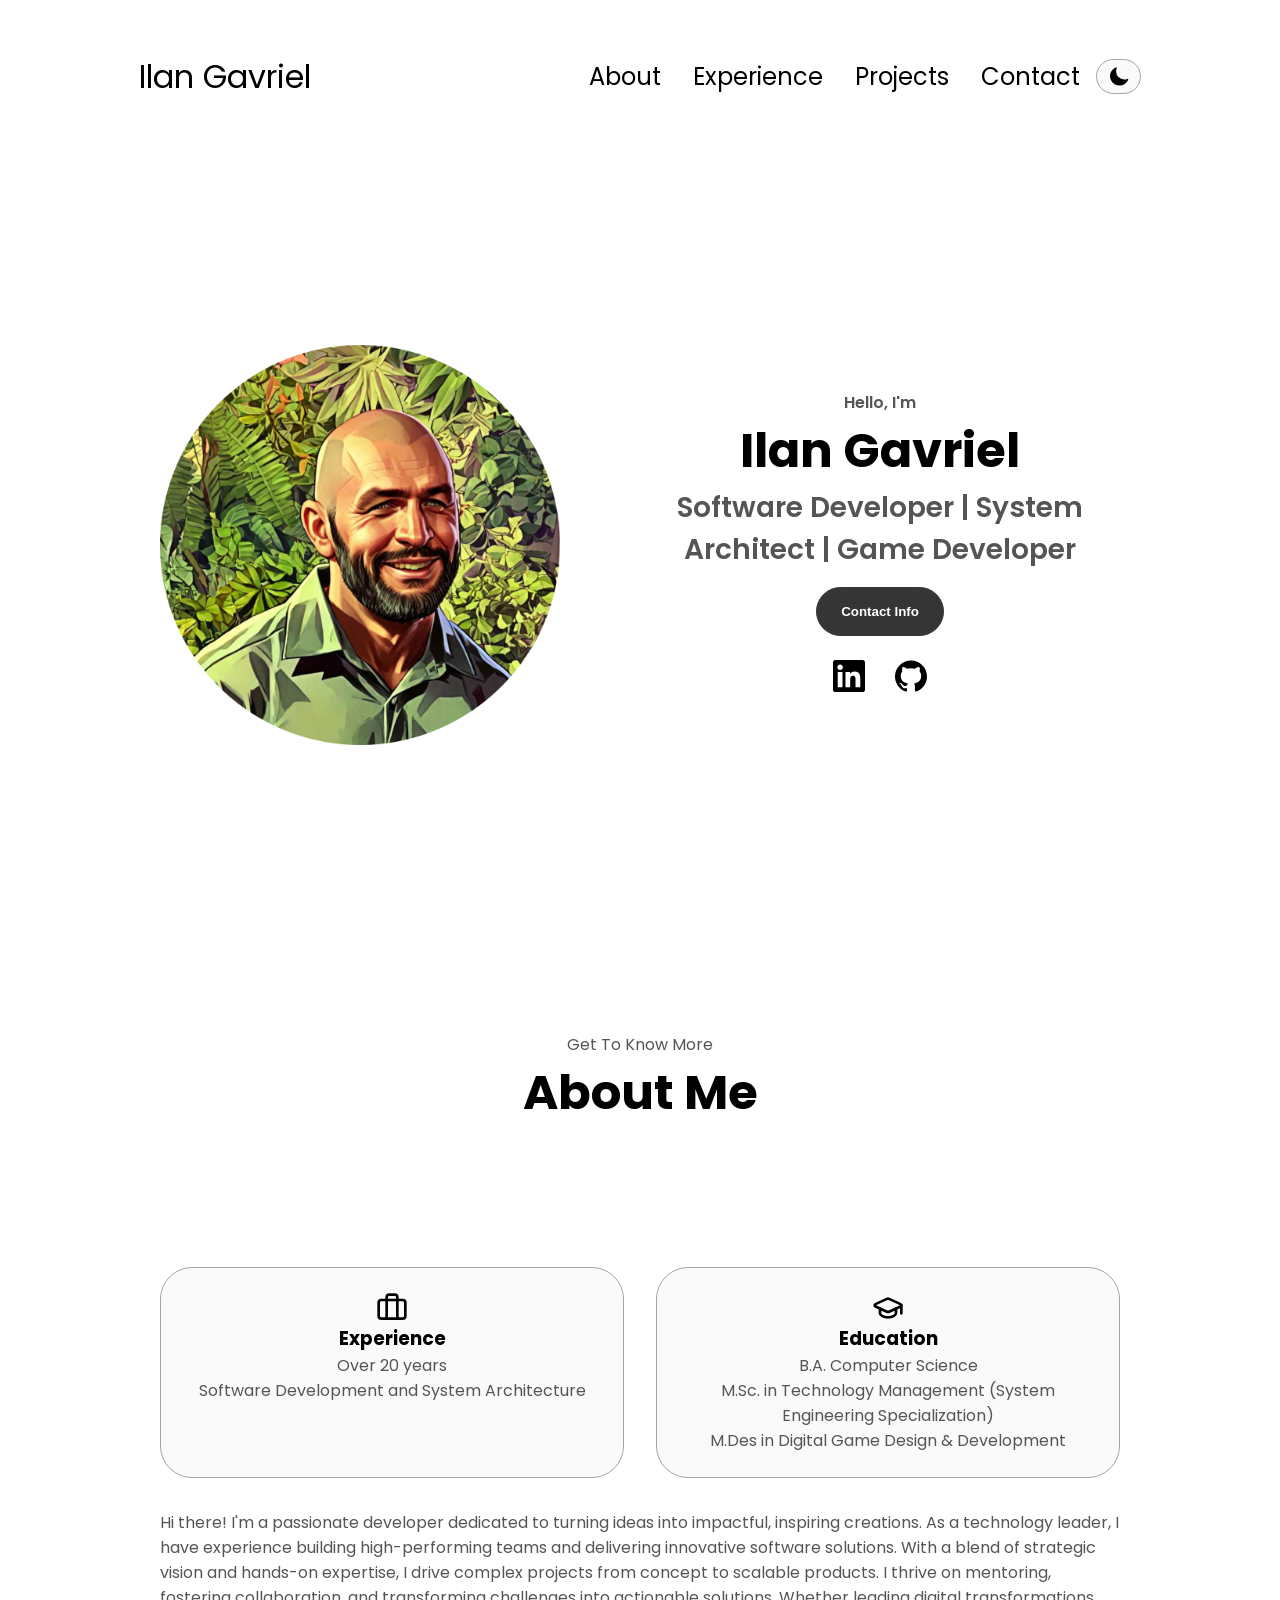
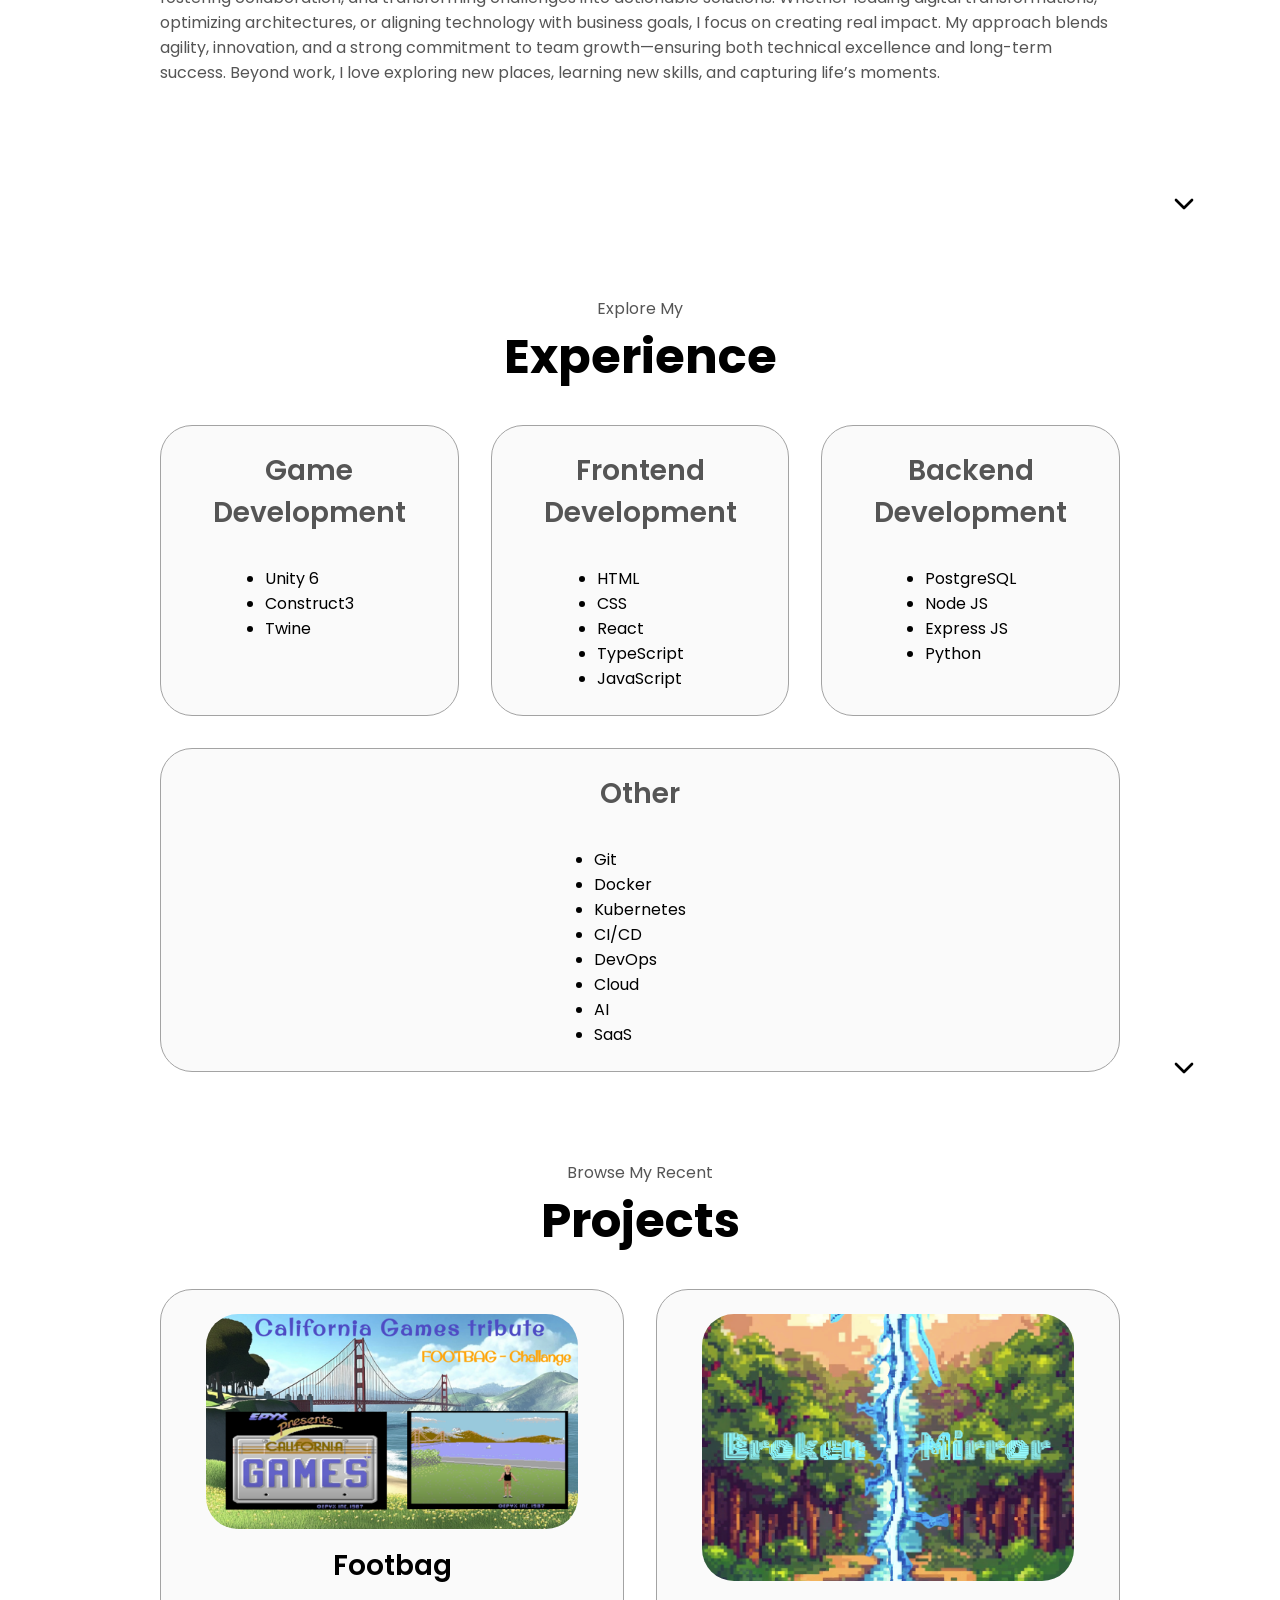
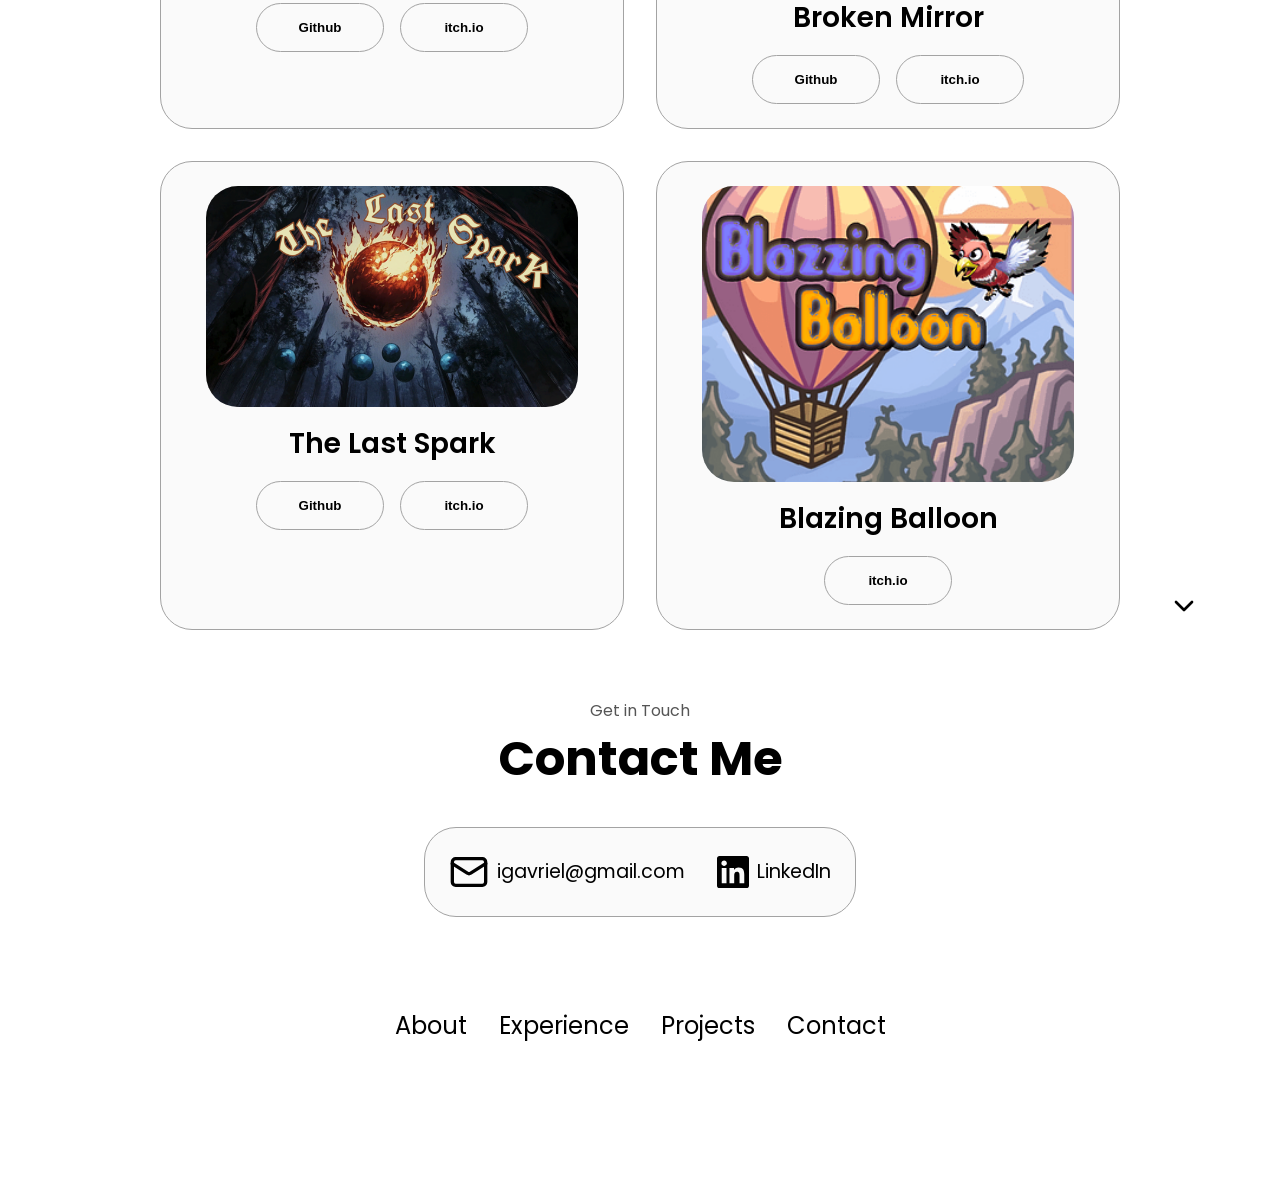
==== commit 4f2229f5: "svg icons" ====
--- a/portfolio/index.html
+++ b/portfolio/index.html
@@ -11,6 +11,34 @@
 </head>
 
 <body>
+  <!------------------------------------------------------------------------------------------------------------------>
+  <!-- Icon sprite -->
+  <!------------------------------------------------------------------------------------------------------------------>
+  <!-- Icon sprite (paths from simple-icons@11 + lucide-static@0.460.0 on jsDelivr); hidden defs for <use href="#..."> -->
+  <svg xmlns="http://www.w3.org/2000/svg" aria-hidden="true" style="position:absolute;width:0;height:0;overflow:hidden">
+    <symbol id="si-github" viewBox="0 0 24 24">
+      <path fill="currentColor" d="M12 .297c-6.63 0-12 5.373-12 12 0 5.303 3.438 9.8 8.205 11.385.6.113.82-.258.82-.577 0-.285-.01-1.04-.015-2.04-3.338.724-4.042-1.61-4.042-1.61C4.422 18.07 3.633 17.7 3.633 17.7c-1.087-.744.084-.729.084-.729 1.205.084 1.838 1.236 1.838 1.236 1.07 1.835 2.809 1.305 3.495.998.108-.776.417-1.305.76-1.605-2.665-.3-5.466-1.332-5.466-5.93 0-1.31.465-2.38 1.235-3.22-.135-.303-.54-1.523.105-3.176 0 0 1.005-.322 3.3 1.23.96-.267 1.98-.399 3-.405 1.02.006 2.04.138 3 .405 2.28-1.552 3.285-1.23 3.285-1.23.645 1.653.24 2.873.12 3.176.765.84 1.23 1.91 1.23 3.22 0 4.61-2.805 5.625-5.475 5.92.42.36.81 1.096.81 2.22 0 1.606-.015 2.896-.015 3.286 0 .315.21.69.825.57C20.565 22.092 24 17.592 24 12.297c0-6.627-5.373-12-12-12"/>
+    </symbol>
+    <symbol id="si-linkedin" viewBox="0 0 24 24">
+      <path fill="currentColor" d="M20.447 20.452h-3.554v-5.569c0-1.328-.027-3.037-1.852-3.037-1.853 0-2.136 1.445-2.136 2.939v5.667H9.351V9h3.414v1.561h.046c.477-.9 1.637-1.85 3.37-1.85 3.601 0 4.267 2.37 4.267 5.455v6.286zM5.337 7.433c-1.144 0-2.063-.926-2.063-2.065 0-1.138.92-2.063 2.063-2.063 1.14 0 2.064.925 2.064 2.063 0 1.139-.925 2.065-2.064 2.065zm1.782 13.019H3.555V9h3.564v11.452zM22.225 0H1.771C.792 0 0 .774 0 1.729v20.542C0 23.227.792 24 1.771 24h20.451C23.2 24 24 23.227 24 22.271V1.729C24 .774 23.2 0 22.222 0h.003z"/>
+    </symbol>
+    <symbol id="lucide-chevron-down" viewBox="0 0 24 24" fill="none" stroke="currentColor" stroke-width="2" stroke-linecap="round" stroke-linejoin="round">
+      <path d="m6 9 6 6 6-6"/>
+    </symbol>
+    <symbol id="lucide-briefcase" viewBox="0 0 24 24" fill="none" stroke="currentColor" stroke-width="2" stroke-linecap="round" stroke-linejoin="round">
+      <path d="M16 20V4a2 2 0 0 0-2-2h-4a2 2 0 0 0-2 2v16"/>
+      <rect width="20" height="14" x="2" y="6" rx="2"/>
+    </symbol>
+    <symbol id="lucide-graduation-cap" viewBox="0 0 24 24" fill="none" stroke="currentColor" stroke-width="2" stroke-linecap="round" stroke-linejoin="round">
+      <path d="M21.42 10.922a1 1 0 0 0-.019-1.838L12.83 5.18a2 2 0 0 0-1.66 0L2.6 9.08a1 1 0 0 0 0 1.832l8.57 3.908a2 2 0 0 0 1.66 0z"/>
+      <path d="M22 10v6"/>
+      <path d="M6 12.5V16a6 3 0 0 0 12 0v-3.5"/>
+    </symbol>
+    <symbol id="lucide-mail" viewBox="0 0 24 24" fill="none" stroke="currentColor" stroke-width="2" stroke-linecap="round" stroke-linejoin="round">
+      <rect width="20" height="16" x="2" y="4" rx="2"/>
+      <path d="m22 7-8.97 5.7a1.94 1.94 0 0 1-2.06 0L2 7"/>
+    </symbol>
+  </svg>
   <!------------------------------------------------------------------------------------------------------------------>
   <!-- Desktop Navbar -->
   <!------------------------------------------------------------------------------------------------------------------>
@@ -93,10 +121,14 @@
         </button>
       </div>
       <div id="socials-container">
-        <img src="./assets/linkedin.png" alt="My LinkedIn profile" class="icon"
-          onclick="location.href='https://linkedin.com/in/igavriel/'" />
-        <img src="./assets/github.png" alt="My Github profile" class="icon"
-          onclick="location.href='https://igavriel.github.io/portfolio/'" />
+        <a href="https://linkedin.com/in/igavriel/" class="social-link" target="_blank" rel="noopener noreferrer"
+          aria-label="My LinkedIn profile">
+          <svg class="icon icon-svg" aria-hidden="true"><use href="#si-linkedin"></use></svg>
+        </a>
+        <a href="https://igavriel.github.io/portfolio/" class="social-link" target="_blank" rel="noopener noreferrer"
+          aria-label="My GitHub profile">
+          <svg class="icon icon-svg" aria-hidden="true"><use href="#si-github"></use></svg>
+        </a>
       </div>
     </div>
   </section>
@@ -110,12 +142,12 @@
       <div class="about-details-container">
         <div class="about-containers">
           <div class="details-container">
-            <img src="./assets/experience.png" alt="Experience icon" class="icon" />
+            <svg class="icon icon-svg" aria-hidden="true"><use href="#lucide-briefcase"></use></svg>
             <h3>Experience</h3>
             <p>Over 20 years <br />Software Development and System Architecture</p>
           </div>
           <div class="details-container">
-            <img src="./assets/education.png" alt="Education icon" class="icon" />
+            <svg class="icon icon-svg" aria-hidden="true"><use href="#lucide-graduation-cap"></use></svg>
             <h3>Education</h3>
             <p>B.A. Computer Science </p>
             <p>M.Sc. in Technology Management (System Engineering Specialization)</p>
@@ -132,7 +164,9 @@
         </div>
       </div>
     </div>
-    <img src="./assets/arrow.png" alt="Arrow icon" class="icon arrow" onclick="location.href='./#experience'" />
+    <button type="button" class="arrow arrow-btn" aria-label="Go to Experience section" onclick="location.href='./#experience'">
+      <svg class="icon-svg" aria-hidden="true"><use href="#lucide-chevron-down"></use></svg>
+    </button>
   </section>
   <!------------------------------------------------------------------------------------------------------------------>
   <!-- Experience Section -->
@@ -145,93 +179,56 @@
         <div class="details-container">
           <h2 class="experience-sub-title">Game Development</h2>
           <div class="article-container">
-            <article>
-              <img src="./assets/checkmark.png" alt="Experience icon" class="icon" />
-              <div>
-                <h3>Unity 6</h3>
-              </div>
-            </article>
-            <article>
-              <img src="./assets/checkmark.png" alt="Experience icon" class="icon" />
-              <div>
-                <h3>Construct3</h3>
-              </div>
-            </article>
-            <article>
-              <img src="./assets/checkmark.png" alt="Experience icon" class="icon" />
-              <div>
-                <h3>Twine</h3>
-              </div>
-            </article>
+            <ul>
+              <li>Unity 6</li>
+              <li>Construct3</li>
+              <li>Twine</li>
+            </ul>
           </div>
         </div>
         <div class="details-container">
           <h2 class="experience-sub-title">Frontend Development</h2>
           <div class="article-container">
-            <article>
-              <img src="./assets/checkmark.png" alt="Experience icon" class="icon" />
-              <div>
-                <h3>HTML</h3>
-              </div>
-            </article>
-            <article>
-              <img src="./assets/checkmark.png" alt="Experience icon" class="icon" />
-              <div>
-                <h3>CSS</h3>
-              </div>
-            </article>
-            <article>
-              <img src="./assets/checkmark.png" alt="Experience icon" class="icon" />
-              <div>
-                <h3>React</h3>
-              </div>
-            </article>
-            <article>
-              <img src="./assets/checkmark.png" alt="Experience icon" class="icon" />
-              <div>
-                <h3>TypeScript</h3>
-              </div>
-            </article>
-            <article>
-              <img src="./assets/checkmark.png" alt="Experience icon" class="icon" />
-              <div>
-                <h3>JavaScript</h3>
-              </div>
-            </article>
+            <ul>
+              <li>HTML</li>
+              <li>CSS</li>
+              <li>React</li>
+              <li>TypeScript</li>
+              <li>JavaScript</li>
+            </ul>
           </div>
         </div>
         <div class="details-container">
           <h2 class="experience-sub-title">Backend Development</h2>
           <div class="article-container">
-            <article>
-              <img src="./assets/checkmark.png" alt="Experience icon" class="icon" />
-              <div>
-                <h3>PostgreSQL</h3>
-              </div>
-            </article>
-            <article>
-              <img src="./assets/checkmark.png" alt="Experience icon" class="icon" />
-              <div>
-                <h3>Node JS</h3>
-              </div>
-            </article>
-            <article>
-              <img src="./assets/checkmark.png" alt="Experience icon" class="icon" />
-              <div>
-                <h3>Express JS</h3>
-              </div>
-            </article>
-            <article>
-              <img src="./assets/checkmark.png" alt="Experience icon" class="icon" />
-              <div>
-                <h3>Git</h3>
-              </div>
-            </article>
-          </div>
-        </div>
-      </div>
-    </div>
-    <img src="./assets/arrow.png" alt="Arrow icon" class="icon arrow" onclick="location.href='./#projects'" />
+            <ul>
+              <li>PostgreSQL</li>
+              <li>Node JS</li>
+              <li>Express JS</li>
+              <li>Python</li>
+            </ul>
+          </div>
+        </div>
+        <div class="details-container">
+          <h2 class="experience-sub-title">Other</h2>
+          <div class="article-container">
+            <ul>
+              <li>Git</li>
+              <li>Docker</li>
+              <li>Kubernetes</li>
+              <li>CI/CD</li>
+              <li>DevOps</li>
+              <li>Cloud</li>
+              <li>AI</li>
+              <li>SaaS</li>
+            </ul>
+          </div>
+        </div>
+      </div>
+    </div>
+    <button type="button" class="arrow arrow-btn" aria-label="Go to Projects section" onclick="location.href='./#projects'">
+      <svg class="icon-svg" aria-hidden="true"><use href="#lucide-chevron-down"></use></svg>
+    </button>
   </section>
   <!------------------------------------------------------------------------------------------------------------------>
   <!-- Projects Section -->
@@ -296,7 +293,9 @@
         </div>
       </div>
     </div>
-    <img src="./assets/arrow.png" alt="Arrow icon" class="icon arrow" onclick="location.href='./#contact'" />
+    <button type="button" class="arrow arrow-btn" aria-label="Go to Contact section" onclick="location.href='./#contact'">
+      <svg class="icon-svg" aria-hidden="true"><use href="#lucide-chevron-down"></use></svg>
+    </button>
   </section>
   <!------------------------------------------------------------------------------------------------------------------>
   <!-- Contact Section -->
@@ -306,11 +305,11 @@
     <h1 class="title">Contact Me</h1>
     <div class="contact-info-upper-container">
       <div class="contact-info-container">
-        <img src="./assets/email.png" alt="Email icon" class="icon contact-icon email-icon" />
+        <svg class="icon icon-svg contact-icon email-icon" aria-hidden="true"><use href="#lucide-mail"></use></svg>
         <p><a href="mailto:igavriel@gmail.com">igavriel@gmail.com</a></p>
       </div>
       <div class="contact-info-container">
-        <img src="./assets/linkedin.png" alt="LinkedIn icon" class="icon contact-icon" />
+        <svg class="icon icon-svg contact-icon" aria-hidden="true"><use href="#si-linkedin"></use></svg>
         <p><a href="https://linkedin.com/in/igavriel/">LinkedIn</a></p>
       </div>
     </div>
@@ -336,4 +335,4 @@
   <script src="script.js"></script>
 </body>
 
-</html>+</html>
--- a/portfolio/style.css
+++ b/portfolio/style.css
@@ -21,6 +21,8 @@
   --color-btn-ghost-hover-border: rgb(255, 255, 255);
   --color-hamburger: #000000;
   --color-menu-bg: #ffffff;
+  --shadow-hover: 0 0.25rem 0.65rem rgba(0, 0, 0, 0.12);
+  --shadow-hover-strong: 0 0.35rem 0.9rem rgba(0, 0, 0, 0.18);
 }
 
 [data-theme="dark"] {
@@ -41,6 +43,8 @@
   --color-btn-ghost-hover-border: #e8e8e8;
   --color-hamburger: #e8e8e8;
   --color-menu-bg: #1e1e1e;
+  --shadow-hover: 0 0.35rem 0.85rem rgba(0, 0, 0, 0.45);
+  --shadow-hover-strong: 0 0.45rem 1.1rem rgba(0, 0, 0, 0.55);
 }
 
 * {
@@ -85,11 +89,20 @@
   border: 0.1rem solid var(--color-border);
   border-radius: 2rem;
   cursor: pointer;
-  transition: background-color 200ms ease, border-color 200ms ease, color 200ms ease;
+  transition: background-color 200ms ease, border-color 200ms ease, color 200ms ease, transform 200ms ease,
+    box-shadow 200ms ease;
 }
 
 .theme-toggle:hover {
   border-color: var(--color-border-strong);
+  background: var(--color-bg);
+  color: var(--color-text);
+  transform: translateY(-1px);
+  box-shadow: var(--shadow-hover);
+}
+
+.theme-toggle:active {
+  transform: translateY(0);
 }
 
 .theme-toggle:focus-visible {
@@ -314,13 +327,79 @@
   gap: 1rem;
 }
 
-/* ICONS */
+/* ICONS — inline SVG sprite in index.html (sources: simple-icons@11, lucide-static@0.460.0 on jsDelivr) */
 
 .icon {
   cursor: pointer;
   height: 2rem;
 }
 
+.icon-svg {
+  display: inline-block;
+  width: 2rem;
+  height: 2rem;
+  color: var(--color-text);
+  vertical-align: middle;
+}
+
+.icon-svg use {
+  pointer-events: none;
+}
+
+#socials-container .social-link {
+  display: inline-flex;
+  align-items: center;
+  justify-content: center;
+  color: var(--color-text);
+  padding: 0.45rem;
+  border-radius: 2rem;
+  text-decoration: none;
+  transition: transform 200ms ease, color 200ms ease, background-color 200ms ease, box-shadow 200ms ease;
+}
+
+#socials-container .social-link:hover {
+  color: var(--color-link-hover);
+  background-color: var(--color-surface);
+  transform: translateY(-3px) scale(1.06);
+  box-shadow: var(--shadow-hover-strong);
+  text-decoration: none;
+}
+
+#socials-container .social-link:active {
+  transform: translateY(-1px) scale(1.03);
+}
+
+.arrow.arrow-btn {
+  background: none;
+  border: none;
+  padding: 0;
+  font: inherit;
+  color: var(--color-text);
+  cursor: pointer;
+  border-radius: 0.35rem;
+  transition: transform 200ms ease, color 200ms ease, filter 200ms ease;
+}
+
+.arrow.arrow-btn:hover {
+  color: var(--color-link-hover);
+  transform: translateY(3px);
+  filter: drop-shadow(0 0.15rem 0.25rem rgba(0, 0, 0, 0.2));
+}
+
+[data-theme="dark"] .arrow.arrow-btn:hover {
+  filter: drop-shadow(0 0.2rem 0.45rem rgba(0, 0, 0, 0.5));
+}
+
+.arrow.arrow-btn:active {
+  transform: translateY(5px);
+}
+
+.arrow.arrow-btn:focus-visible {
+  outline: 2px solid var(--color-accent);
+  outline-offset: 2px;
+  border-radius: 0.25rem;
+}
+
 /* BUTTONS */
 
 .btn-container {
@@ -331,7 +410,8 @@
 
 .btn {
   font-weight: 600;
-  transition: all 300ms ease;
+  transition: transform 200ms ease, box-shadow 200ms ease, background-color 200ms ease, border-color 200ms ease,
+    color 200ms ease;
   padding: 1rem;
   width: 8rem;
   border-radius: 2rem;
@@ -356,6 +436,13 @@
 
 .btn-color-1:hover {
   background: var(--color-accent-hover);
+  transform: translateY(-3px);
+  box-shadow: var(--shadow-hover-strong);
+}
+
+.btn-color-1:active {
+  transform: translateY(-1px);
+  box-shadow: var(--shadow-hover);
 }
 
 .btn-color-2 {
@@ -364,6 +451,13 @@
 
 .btn-color-2:hover {
   border: var(--color-btn-ghost-hover-border) 0.1rem solid;
+  transform: translateY(-3px);
+  box-shadow: var(--shadow-hover-strong);
+}
+
+.btn-color-2:active {
+  transform: translateY(-1px);
+  box-shadow: var(--shadow-hover);
 }
 
 .btn-container {
@@ -459,7 +553,7 @@
   gap: 0.5rem;
 }
 
-article .icon {
+article .icon-svg {
   cursor: default;
 }
 
@@ -526,7 +620,8 @@
   cursor: default;
 }
 
-.email-icon {
+.email-icon.icon-svg {
+  width: 2.5rem;
   height: 2.5rem;
 }
 
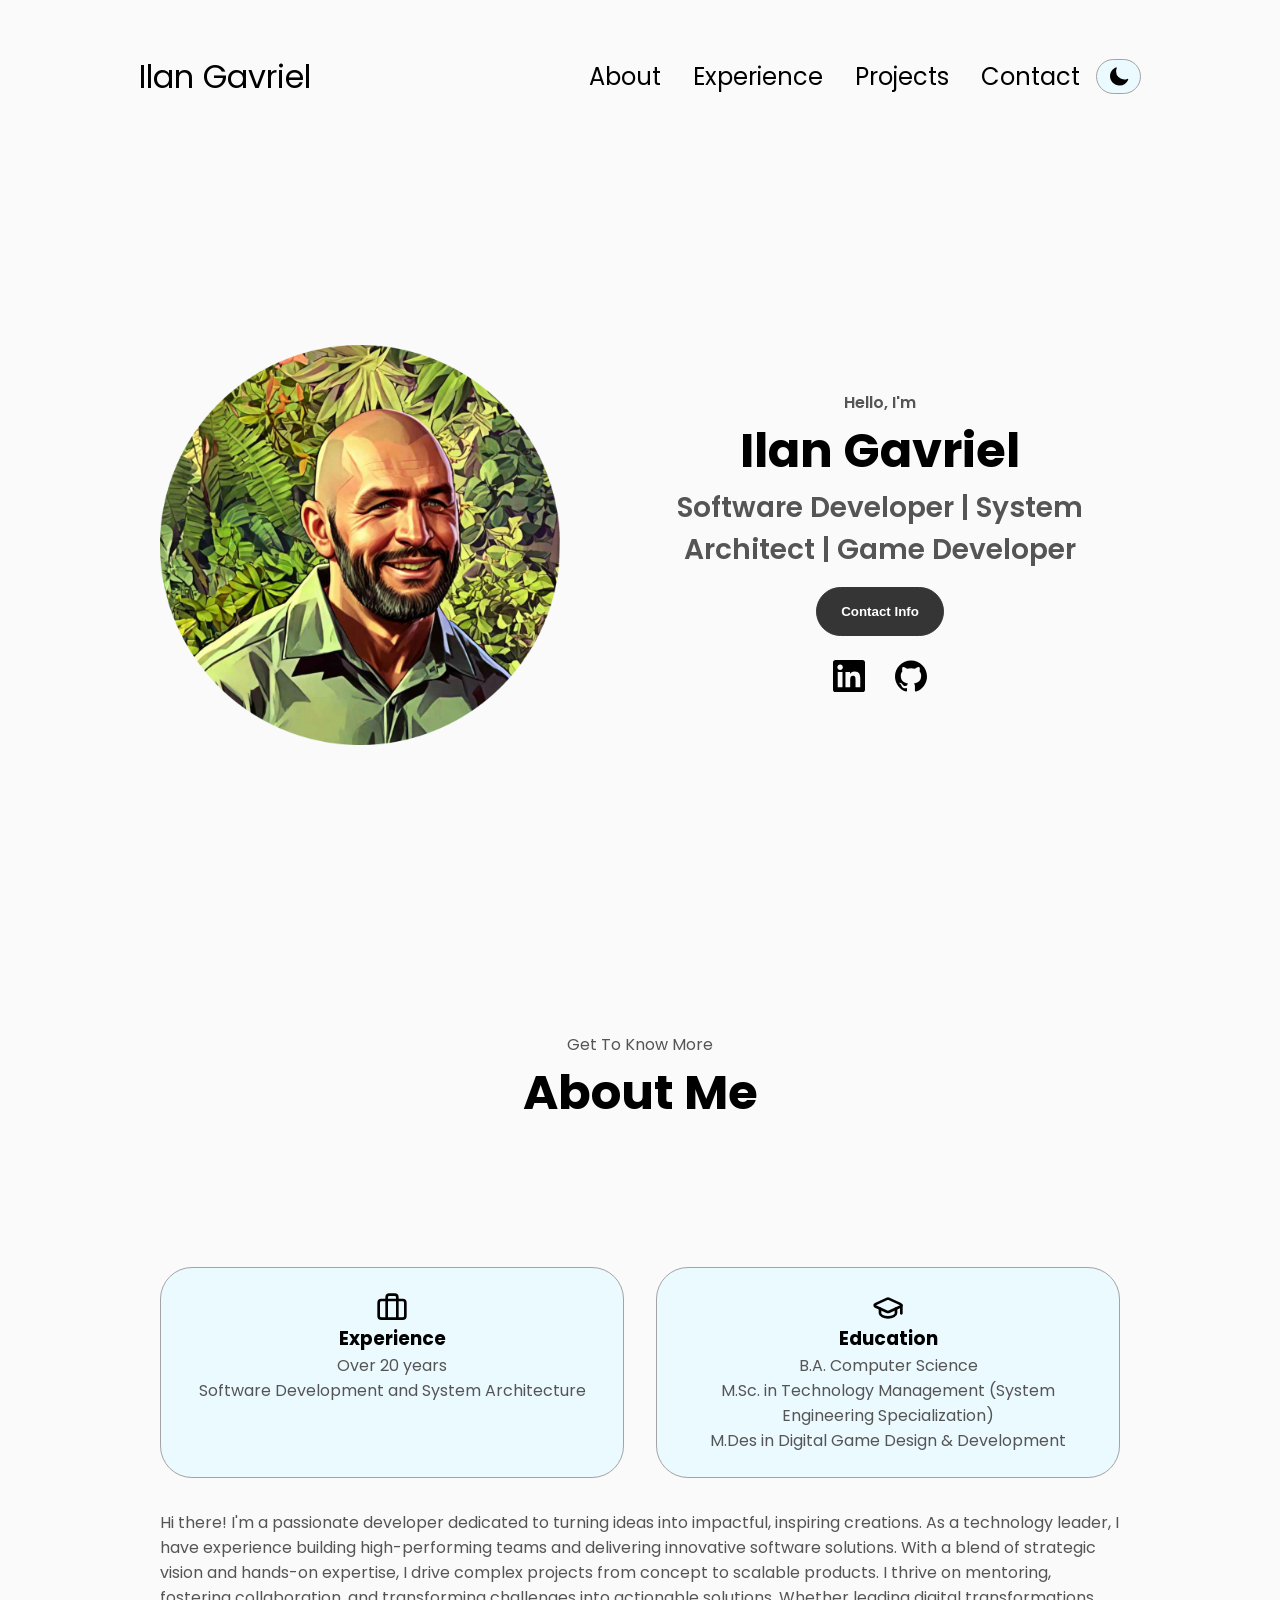
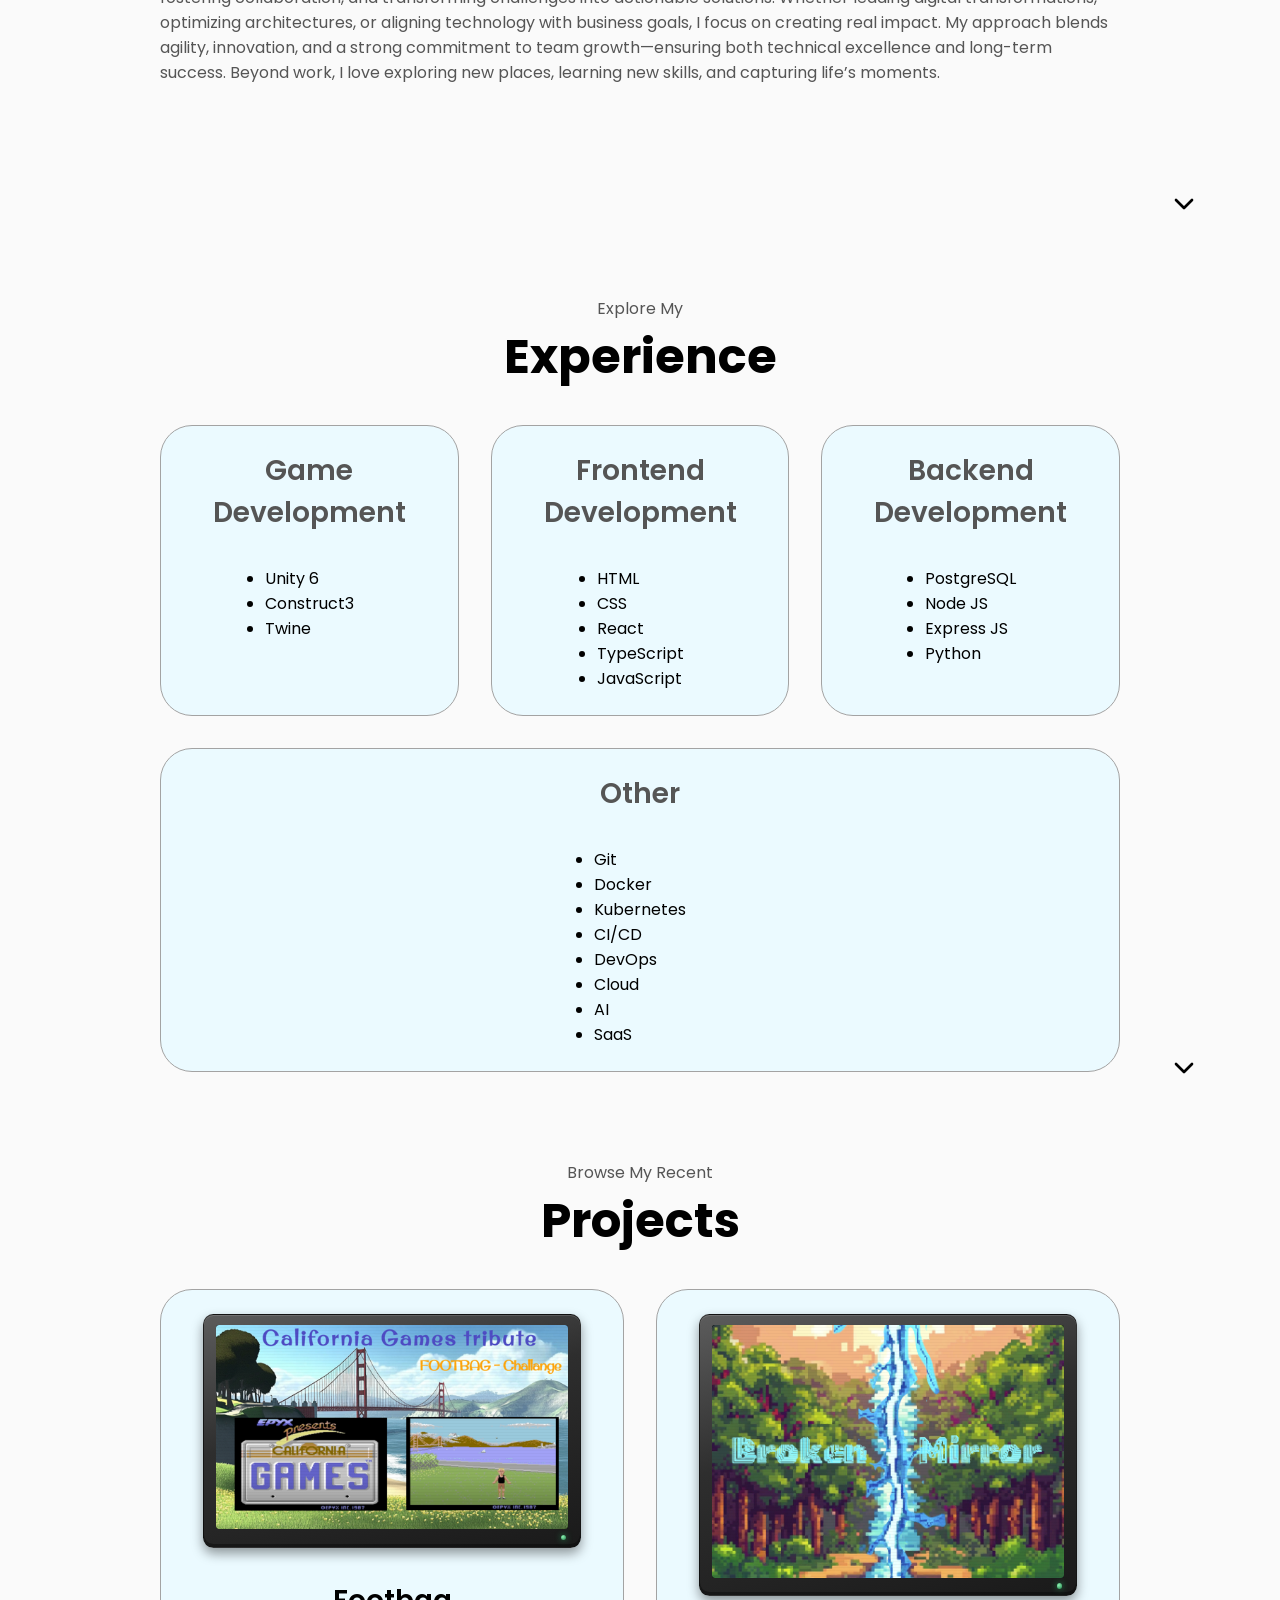
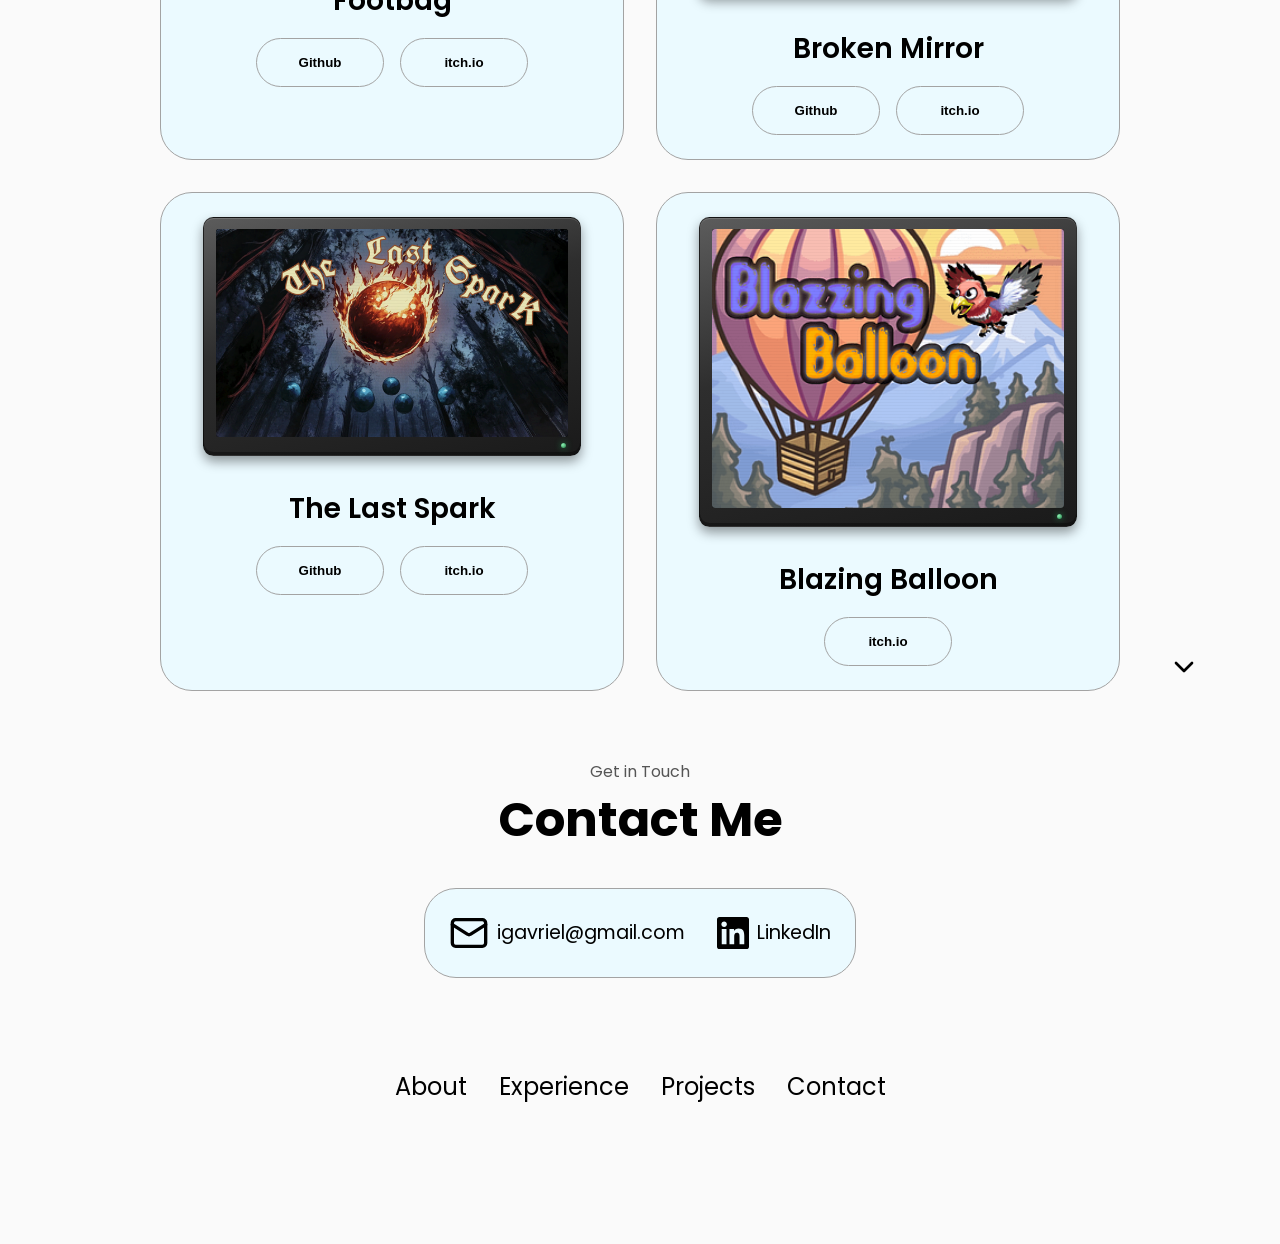
==== commit a680f660: "tv" ====
--- a/portfolio/index.html
+++ b/portfolio/index.html
@@ -5,9 +5,14 @@
   <meta charset="UTF-8" />
   <meta http-equiv="X-UA-Compatible" content="IE=edge" />
   <meta name="viewport" content="width=device-width, initial-scale=1.0" />
+  <meta
+    name="description"
+    content="Portfolio of Ilan Gavriel — software developer, system architect, and game developer."
+  />
+  <meta name="author" content="Ilan Gavriel" />
   <title>Ilan Gavriel</title>
-  <link rel="stylesheet" href="style.css" />
-  <link rel="stylesheet" href="mediaqueries.css" />
+  <link rel="stylesheet" href="assets/css/style.css" />
+  <link rel="stylesheet" href="assets/css/mediaqueries.css" />
 </head>
 
 <body>
@@ -95,12 +100,12 @@
           <span></span>
           <span></span>
         </div>
-        <div class="menu-links">
+        <ul class="menu-links">
           <li><a href="#about" onclick="toggleMenu()">About</a></li>
           <li><a href="#experience" onclick="toggleMenu()">Experience</a></li>
           <li><a href="#projects" onclick="toggleMenu()">Projects</a></li>
           <li><a href="#contact" onclick="toggleMenu()">Contact</a></li>
-        </div>
+        </ul>
       </div>
     </div>
   </nav>
@@ -109,7 +114,7 @@
   <!------------------------------------------------------------------------------------------------------------------>
   <section id="profile">
     <div class="section__pic-container">
-      <img src="./assets/profile-pic.png" alt="profile picture" />
+      <img src="./assets/img/profile-pic.png" alt="profile picture" />
     </div>
     <div class="section__text">
       <p class="section__text__p1">Hello, I'm</p>
@@ -137,7 +142,7 @@
   <!------------------------------------------------------------------------------------------------------------------>
   <section id="about">
     <p class="section__text__p1">Get To Know More</p>
-    <h1 class="title">About Me</h1>
+    <h2 class="title">About Me</h2>
     <div class="section-container">
       <div class="about-details-container">
         <div class="about-containers">
@@ -173,11 +178,11 @@
   <!------------------------------------------------------------------------------------------------------------------>
   <section id="experience">
     <p class="section__text__p1">Explore My</p>
-    <h1 class="title">Experience</h1>
+    <h2 class="title">Experience</h2>
     <div class="experience-details-container">
       <div class="about-containers">
         <div class="details-container">
-          <h2 class="experience-sub-title">Game Development</h2>
+          <h3 class="experience-sub-title">Game Development</h3>
           <div class="article-container">
             <ul>
               <li>Unity 6</li>
@@ -187,7 +192,7 @@
           </div>
         </div>
         <div class="details-container">
-          <h2 class="experience-sub-title">Frontend Development</h2>
+          <h3 class="experience-sub-title">Frontend Development</h3>
           <div class="article-container">
             <ul>
               <li>HTML</li>
@@ -199,7 +204,7 @@
           </div>
         </div>
         <div class="details-container">
-          <h2 class="experience-sub-title">Backend Development</h2>
+          <h3 class="experience-sub-title">Backend Development</h3>
           <div class="article-container">
             <ul>
               <li>PostgreSQL</li>
@@ -210,7 +215,7 @@
           </div>
         </div>
         <div class="details-container">
-          <h2 class="experience-sub-title">Other</h2>
+          <h3 class="experience-sub-title">Other</h3>
           <div class="article-container">
             <ul>
               <li>Git</li>
@@ -235,14 +240,24 @@
   <!------------------------------------------------------------------------------------------------------------------>
   <section id="projects">
     <p class="section__text__p1">Browse My Recent</p>
-    <h1 class="title">Projects</h1>
+    <h2 class="title">Projects</h2>
     <div class="experience-details-container">
       <div class="about-containers">
         <div class="details-container color-container">
-          <div class="article-container">
-            <img src="./assets/project-footbag.png" alt="Footbag" class="project-img" />
-          </div>
-          <h2 class="experience-sub-title project-title">Footbag</h2>
+          <div class="article-container project-tv-article">
+            <div class="project-tv">
+              <div class="project-tv__bezel">
+                <div class="project-tv__screen">
+                  <img src="./assets/img/project-footbag.png" alt="Footbag" class="project-img" />
+                </div>
+              </div>
+              <div class="project-tv__stand" aria-hidden="true">
+                <span class="project-tv__stand-neck"></span>
+                <span class="project-tv__stand-foot"></span>
+              </div>
+            </div>
+          </div>
+          <h3 class="experience-sub-title project-title">Footbag</h3>
           <div class="btn-container">
             <button class="btn btn-color-2 project-btn" onclick="location.href='https://github.com/igavriel/unity-poc/tree/main/foot-bag'">
               Github
@@ -253,10 +268,20 @@
           </div>
         </div>
         <div class="details-container color-container">
-          <div class="article-container">
-            <img src="./assets/project-broken-mirror.png" alt="Broken Mirror" class="project-img" />
-          </div>
-          <h2 class="experience-sub-title project-title">Broken Mirror</h2>
+          <div class="article-container project-tv-article">
+            <div class="project-tv">
+              <div class="project-tv__bezel">
+                <div class="project-tv__screen">
+                  <img src="./assets/img/project-broken-mirror.png" alt="Broken Mirror" class="project-img" />
+                </div>
+              </div>
+              <div class="project-tv__stand" aria-hidden="true">
+                <span class="project-tv__stand-neck"></span>
+                <span class="project-tv__stand-foot"></span>
+              </div>
+            </div>
+          </div>
+          <h3 class="experience-sub-title project-title">Broken Mirror</h3>
           <div class="btn-container">
             <button class="btn btn-color-2 project-btn" onclick="location.href='https://github.com/igavriel/unity-poc/tree/main/broken-mirror'">
               Github
@@ -267,10 +292,20 @@
           </div>
         </div>
         <div class="details-container color-container">
-          <div class="article-container">
-            <img src="./assets/project-the-last-spark.png" alt="The Last Spark" class="project-img" />
-          </div>
-          <h2 class="experience-sub-title project-title">The Last Spark</h2>
+          <div class="article-container project-tv-article">
+            <div class="project-tv">
+              <div class="project-tv__bezel">
+                <div class="project-tv__screen">
+                  <img src="./assets/img/project-the-last-spark.png" alt="The Last Spark" class="project-img" />
+                </div>
+              </div>
+              <div class="project-tv__stand" aria-hidden="true">
+                <span class="project-tv__stand-neck"></span>
+                <span class="project-tv__stand-foot"></span>
+              </div>
+            </div>
+          </div>
+          <h3 class="experience-sub-title project-title">The Last Spark</h3>
           <div class="btn-container">
             <button class="btn btn-color-2 project-btn" onclick="location.href='https://github.com/igavriel/unity-poc/tree/main/the-last-spark'">
               Github
@@ -281,10 +316,20 @@
           </div>
         </div>
         <div class="details-container color-container">
-          <div class="article-container">
-            <img src="./assets/project-balzzing-ballon.png" alt="Blazing Balloon" class="project-img" />
-          </div>
-          <h2 class="experience-sub-title project-title">Blazing Balloon</h2>
+          <div class="article-container project-tv-article">
+            <div class="project-tv">
+              <div class="project-tv__bezel">
+                <div class="project-tv__screen">
+                  <img src="./assets/img/project-balzzing-ballon.png" alt="Blazing Balloon" class="project-img" />
+                </div>
+              </div>
+              <div class="project-tv__stand" aria-hidden="true">
+                <span class="project-tv__stand-neck"></span>
+                <span class="project-tv__stand-foot"></span>
+              </div>
+            </div>
+          </div>
+          <h3 class="experience-sub-title project-title">Blazing Balloon</h3>
           <div class="btn-container">
             <button class="btn btn-color-2 project-btn" onclick="location.href='https://igavriel.itch.io/blazing-balloon'">
               itch.io
@@ -302,7 +347,7 @@
   <!------------------------------------------------------------------------------------------------------------------>
   <section id="contact">
     <p class="section__text__p1">Get in Touch</p>
-    <h1 class="title">Contact Me</h1>
+    <h2 class="title">Contact Me</h2>
     <div class="contact-info-upper-container">
       <div class="contact-info-container">
         <svg class="icon icon-svg contact-icon email-icon" aria-hidden="true"><use href="#lucide-mail"></use></svg>
@@ -332,7 +377,7 @@
   <!------------------------------------------------------------------------------------------------------------------>
   <!-- Script -->
   <!------------------------------------------------------------------------------------------------------------------>
-  <script src="script.js"></script>
+  <script src="assets/js/script.js"></script>
 </body>
 
 </html>
--- a/portfolio/assets/css/style.css
+++ b/portfolio/assets/css/style.css
@@ -0,0 +1,768 @@
+/* GENERAL */
+
+@import url("https://fonts.googleapis.com/css2?family=Poppins:wght@300;400;500;600&display=swap");
+
+/* Theme tokens — edit light defaults in :root, dark overrides in [data-theme="dark"] */
+:root {
+  color-scheme: light;
+  --color-bg: #fafafa;
+  --color-surface: rgb(235, 250, 255);
+  --color-text: #000000;
+  --color-text-muted: rgb(85, 85, 85);
+  --color-border: rgb(163, 163, 163);
+  --color-border-strong: rgb(53, 53, 53);
+  --color-link: #000000;
+  --color-link-hover: grey;
+  --color-link-underline: rgb(181, 181, 181);
+  --color-nav-decoration: #ffffff;
+  --color-accent: rgb(53, 53, 53);
+  --color-accent-hover: rgb(0, 0, 0);
+  --color-btn-on-accent: #ffffff;
+  --color-btn-ghost-hover-border: rgb(255, 255, 255);
+  --color-hamburger: #000000;
+  --color-menu-bg: #ffffff;
+  --shadow-hover: 0 0.25rem 0.65rem rgba(0, 0, 0, 0.12);
+  --shadow-hover-strong: 0 0.35rem 0.9rem rgba(0, 0, 0, 0.18);
+  /* Project “TV” frame (dark plastic; reads as a screen in both themes) */
+  --tv-bezel-top: #5c5c5c;
+  --tv-bezel-mid: #2e2e2e;
+  --tv-bezel-bottom: #1a1a1a;
+  --tv-screen-matte: #0a0a0a;
+  --tv-stand: #252525;
+  --tv-stand-foot: #1c1c1c;
+  --details-glow-hover: 0 0.4rem 1rem rgba(0, 0, 0, 0.08), 0 0 1.75rem rgba(70, 110, 200, 0.28);
+}
+
+[data-theme="dark"] {
+  color-scheme: dark;
+  --color-bg: #1e1e34;
+  --color-surface: #1c2753;
+  --color-text: #e8e8e8;
+  --color-text-muted: #a0a0a0;
+  --color-border: #444444;
+  --color-border-strong: #666666;
+  --color-link: #e8e8e8;
+  --color-link-hover: #b0b0b0;
+  --color-link-underline: #666666;
+  --color-nav-decoration: #121212;
+  --color-accent: #c4c4c4;
+  --color-accent-hover: #e8e8e8;
+  --color-btn-on-accent: #121212;
+  --color-btn-ghost-hover-border: #e8e8e8;
+  --color-hamburger: #e8e8e8;
+  --color-menu-bg: #1e1e1e;
+  --shadow-hover: 0 0.35rem 0.85rem rgba(0, 0, 0, 0.45);
+  --shadow-hover-strong: 0 0.45rem 1.1rem rgba(0, 0, 0, 0.55);
+  --tv-bezel-top: #6a6a6a;
+  --tv-bezel-mid: #3a3a3a;
+  --tv-bezel-bottom: #222222;
+  --tv-screen-matte: #050505;
+  --tv-stand: #2e2e2e;
+  --tv-stand-foot: #202020;
+  --details-glow-hover: 0 0.45rem 1.2rem rgba(0, 0, 0, 0.45), 0 0 2rem rgba(140, 175, 255, 0.22);
+}
+
+* {
+  margin: 0;
+  padding: 0;
+}
+
+html {
+  scroll-behavior: smooth;
+}
+
+body {
+  font-family: "Poppins", sans-serif;
+  background-color: var(--color-bg);
+  color: var(--color-text);
+}
+
+p {
+  color: var(--color-text-muted);
+}
+
+/* TRANSITION */
+
+a,
+.btn {
+  transition: all 300ms ease;
+}
+
+/* Theme toggle (nav) */
+
+.theme-toggle {
+  display: inline-flex;
+  align-items: center;
+  justify-content: center;
+  padding: 0.35rem 0.65rem;
+  font-family: inherit;
+  font-size: 1rem;
+  font-weight: 500;
+  line-height: 1;
+  color: var(--color-text);
+  background: var(--color-surface);
+  border: 0.1rem solid var(--color-border);
+  border-radius: 2rem;
+  cursor: pointer;
+  transition: background-color 200ms ease, border-color 200ms ease, color 200ms ease, transform 200ms ease,
+    box-shadow 200ms ease;
+}
+
+.theme-toggle:hover {
+  border-color: var(--color-border-strong);
+  background: var(--color-bg);
+  color: var(--color-text);
+  transform: translateY(-1px);
+  box-shadow: var(--shadow-hover);
+}
+
+.theme-toggle:active {
+  transform: translateY(0);
+}
+
+.theme-toggle:focus-visible {
+  outline: 2px solid var(--color-accent);
+  outline-offset: 2px;
+}
+
+.theme-toggle .theme-toggle__icons {
+  display: inline-flex;
+  align-items: center;
+  justify-content: center;
+}
+
+.theme-toggle .theme-toggle__icon {
+  width: 1.35rem;
+  height: 1.35rem;
+  flex-shrink: 0;
+}
+
+html[data-theme="light"] .theme-toggle__icon--sun {
+  display: none;
+}
+
+html[data-theme="light"] .theme-toggle__icon--moon {
+  display: block;
+}
+
+html[data-theme="dark"] .theme-toggle__icon--sun {
+  display: block;
+}
+
+html[data-theme="dark"] .theme-toggle__icon--moon {
+  display: none;
+}
+
+/* DESKTOP NAV */
+
+nav,
+.nav-links {
+  display: flex;
+}
+
+nav {
+  justify-content: space-around;
+  align-items: center;
+  height: 17vh;
+}
+
+.nav-links-container-inner {
+  display: flex;
+  align-items: center;
+  gap: 1rem;
+}
+
+.nav-links {
+  gap: 2rem;
+  list-style: none;
+  font-size: 1.5rem;
+}
+
+a {
+  color: var(--color-link);
+  text-decoration: none;
+  text-decoration-color: var(--color-nav-decoration);
+}
+
+a:hover {
+  color: var(--color-link-hover);
+  text-decoration: underline;
+  text-underline-offset: 1rem;
+  text-decoration-color: var(--color-link-underline);
+}
+
+.logo {
+  font-size: 2rem;
+  color: var(--color-text);
+}
+
+.logo:hover {
+  cursor: default;
+}
+
+/* HAMBURGER MENU */
+
+#hamburger-nav {
+  display: none;
+}
+
+.hamburger-nav-inner {
+  display: flex;
+  align-items: center;
+  gap: 0.75rem;
+}
+
+.hamburger-menu {
+  position: relative;
+  display: inline-block;
+}
+
+.hamburger-icon {
+  display: flex;
+  flex-direction: column;
+  justify-content: space-between;
+  height: 24px;
+  width: 30px;
+  cursor: pointer;
+}
+
+.hamburger-icon span {
+  width: 100%;
+  height: 2px;
+  background-color: var(--color-hamburger);
+  transition: all 0.3s ease-in-out;
+}
+
+.menu-links {
+  position: absolute;
+  top: 100%;
+  right: 0;
+  margin: 0;
+  padding: 0;
+  list-style: none;
+  background-color: var(--color-menu-bg);
+  width: fit-content;
+  max-height: 0;
+  overflow: hidden;
+  transition: all 0.3s ease-in-out;
+}
+
+.menu-links a {
+  display: block;
+  padding: 10px;
+  text-align: center;
+  font-size: 1.5rem;
+  color: var(--color-link);
+  text-decoration: none;
+  transition: all 0.3s ease-in-out;
+}
+
+.menu-links li {
+  list-style: none;
+}
+
+.menu-links.open {
+  max-height: 300px;
+}
+
+.hamburger-icon.open span:first-child {
+  transform: rotate(45deg) translate(10px, 5px);
+}
+
+.hamburger-icon.open span:nth-child(2) {
+  opacity: 0;
+}
+
+.hamburger-icon.open span:last-child {
+  transform: rotate(-45deg) translate(10px, -5px);
+}
+
+.hamburger-icon span:first-child {
+  transform: none;
+  opacity: 1;
+}
+
+/* SECTIONS */
+
+section {
+  padding-top: 4vh;
+  height: 96vh;
+  margin: 0 10rem;
+  box-sizing: border-box;
+  min-height: fit-content;
+}
+
+.section-container {
+  display: flex;
+  /* width: 400px; */
+  /* height: 1000px; */
+}
+
+/* PROFILE SECTION */
+
+#profile {
+  display: flex;
+  justify-content: center;
+  gap: 5rem;
+  height: 80vh;
+}
+
+.section__pic-container {
+  display: flex;
+  height: 400px;
+  width: 400px;
+  margin: auto 0;
+}
+
+.section__text {
+  align-self: center;
+  text-align: center;
+}
+
+.section__text p {
+  font-weight: 600;
+}
+
+.section__text__p1 {
+  text-align: center;
+}
+
+.section__text__p2 {
+  font-size: 1.75rem;
+  margin-bottom: 1rem;
+}
+
+.title {
+  font-size: 3rem;
+  text-align: center;
+  color: var(--color-text);
+}
+
+#socials-container {
+  display: flex;
+  justify-content: center;
+  margin-top: 1rem;
+  gap: 1rem;
+}
+
+/* ICONS — inline SVG sprite in index.html (sources: simple-icons@11, lucide-static@0.460.0 on jsDelivr) */
+
+.icon {
+  cursor: pointer;
+  height: 2rem;
+}
+
+.icon-svg {
+  display: inline-block;
+  width: 2rem;
+  height: 2rem;
+  color: var(--color-text);
+  vertical-align: middle;
+}
+
+.icon-svg use {
+  pointer-events: none;
+}
+
+#socials-container .social-link {
+  display: inline-flex;
+  align-items: center;
+  justify-content: center;
+  color: var(--color-text);
+  padding: 0.45rem;
+  border-radius: 2rem;
+  text-decoration: none;
+  transition: transform 200ms ease, color 200ms ease, background-color 200ms ease, box-shadow 200ms ease;
+}
+
+#socials-container .social-link:hover {
+  color: var(--color-link-hover);
+  background-color: var(--color-surface);
+  transform: translateY(-3px) scale(1.06);
+  box-shadow: var(--shadow-hover-strong);
+  text-decoration: none;
+}
+
+#socials-container .social-link:active {
+  transform: translateY(-1px) scale(1.03);
+}
+
+.arrow.arrow-btn {
+  background: none;
+  border: none;
+  padding: 0;
+  font: inherit;
+  color: var(--color-text);
+  cursor: pointer;
+  border-radius: 0.35rem;
+  transition: transform 200ms ease, color 200ms ease, filter 200ms ease;
+}
+
+.arrow.arrow-btn:hover {
+  color: var(--color-link-hover);
+  transform: translateY(3px);
+  filter: drop-shadow(0 0.15rem 0.25rem rgba(0, 0, 0, 0.2));
+}
+
+[data-theme="dark"] .arrow.arrow-btn:hover {
+  filter: drop-shadow(0 0.2rem 0.45rem rgba(0, 0, 0, 0.5));
+}
+
+.arrow.arrow-btn:active {
+  transform: translateY(5px);
+}
+
+.arrow.arrow-btn:focus-visible {
+  outline: 2px solid var(--color-accent);
+  outline-offset: 2px;
+  border-radius: 0.25rem;
+}
+
+/* BUTTONS */
+
+.btn-container {
+  display: flex;
+  justify-content: center;
+  gap: 1rem;
+}
+
+.btn {
+  font-weight: 600;
+  transition: transform 200ms ease, box-shadow 200ms ease, background-color 200ms ease, border-color 200ms ease,
+    color 200ms ease;
+  padding: 1rem;
+  width: 8rem;
+  border-radius: 2rem;
+}
+
+.btn-color-1,
+.btn-color-2 {
+  border: var(--color-border-strong) 0.1rem solid;
+  color: var(--color-text);
+}
+
+.btn-color-1:hover,
+.btn-color-2:hover {
+  cursor: pointer;
+}
+
+.btn-color-1,
+.btn-color-2:hover {
+  background: var(--color-accent);
+  color: var(--color-btn-on-accent);
+}
+
+.btn-color-1:hover {
+  background: var(--color-accent-hover);
+  transform: translateY(-3px);
+  box-shadow: var(--shadow-hover-strong);
+}
+
+.btn-color-1:active {
+  transform: translateY(-1px);
+  box-shadow: var(--shadow-hover);
+}
+
+.btn-color-2 {
+  background: none;
+}
+
+.btn-color-2:hover {
+  border: var(--color-btn-ghost-hover-border) 0.1rem solid;
+  transform: translateY(-3px);
+  box-shadow: var(--shadow-hover-strong);
+}
+
+.btn-color-2:active {
+  transform: translateY(-1px);
+  box-shadow: var(--shadow-hover);
+}
+
+.btn-container {
+  gap: 1rem;
+}
+
+/* ABOUT SECTION */
+
+#about {
+  position: relative;
+}
+
+.about-containers {
+  gap: 2rem;
+  margin-bottom: 2rem;
+  margin-top: 2rem;
+}
+
+.about-details-container {
+  justify-content: center;
+  flex-direction: column;
+}
+
+.about-containers,
+.about-details-container {
+  display: flex;
+  /* height: 200px; */
+}
+
+.about-pic {
+  border-radius: 2rem;
+}
+
+.arrow {
+  position: absolute;
+  right: -5rem;
+  bottom: 2.5rem;
+}
+
+.details-container {
+  padding: 1.5rem;
+  flex: 1;
+  background: var(--color-surface);
+  border-radius: 2rem;
+  border: var(--color-border-strong) 0.1rem solid;
+  border-color: var(--color-border);
+  text-align: center;
+  box-shadow: none;
+  transition: box-shadow 280ms ease, border-color 280ms ease;
+}
+
+.details-container:hover {
+  box-shadow: var(--details-glow-hover);
+  border-color: var(--color-border-strong);
+}
+
+.section-container {
+  gap: 4rem;
+  height: 80%;
+}
+
+.section__pic-container {
+  height: 400px;
+  width: 400px;
+  margin: auto 0;
+}
+
+/* EXPERIENCE SECTION */
+
+#experience {
+  position: relative;
+}
+
+.experience-sub-title {
+  margin-top: 0;
+  color: var(--color-text-muted);
+  font-weight: 600;
+  font-size: 1.75rem;
+  margin-bottom: 2rem;
+}
+
+.experience-details-container {
+  display: flex;
+  justify-content: center;
+  flex-direction: column;
+}
+
+.article-container {
+  display: flex;
+  text-align: initial;
+  flex-wrap: wrap;
+  flex-direction: row;
+  gap: 2.5rem;
+  justify-content: space-around;
+}
+
+article {
+  display: flex;
+  width: 10rem;
+  justify-content: space-around;
+  gap: 0.5rem;
+}
+
+article .icon-svg {
+  cursor: default;
+}
+
+/* PROJECTS SECTION */
+
+#projects {
+  position: relative;
+}
+
+.color-container {
+  border-color: var(--color-border);
+  background: var(--color-surface);
+}
+
+/* Project cards: retro TV (bezel + screen + stand) */
+#projects .project-tv-article {
+  justify-content: center;
+  width: 100%;
+}
+
+.project-tv {
+  display: flex;
+  flex-direction: column;
+  align-items: center;
+  width: 100%;
+  max-width: 22rem;
+  margin: 0 auto;
+}
+
+.project-tv__bezel {
+  position: relative;
+  width: 100%;
+  padding: 0.65rem 0.75rem 1.1rem;
+  border-radius: 0.65rem;
+  background: linear-gradient(
+    165deg,
+    var(--tv-bezel-top) 0%,
+    var(--tv-bezel-mid) 42%,
+    var(--tv-bezel-bottom) 100%
+  );
+  box-shadow:
+    0 0.35rem 0.75rem rgba(0, 0, 0, 0.4),
+    inset 0 1px 0 rgba(255, 255, 255, 0.14),
+    inset 0 -3px 0 rgba(0, 0, 0, 0.35);
+  border: 1px solid rgba(0, 0, 0, 0.45);
+}
+
+/* Power LED on the “chin” */
+.project-tv__bezel::after {
+  content: "";
+  position: absolute;
+  bottom: 0.4rem;
+  right: 0.85rem;
+  width: 0.35rem;
+  height: 0.35rem;
+  border-radius: 50%;
+  background: radial-gradient(circle at 35% 35%, #8ef5b4, #1e7a45);
+  box-shadow: 0 0 0.4rem rgba(46, 204, 113, 0.65);
+}
+
+.project-tv__screen {
+  position: relative;
+  border-radius: 0.2rem;
+  overflow: hidden;
+  background: var(--tv-screen-matte);
+  box-shadow:
+    inset 0 0 0 2px rgba(0, 0, 0, 0.9),
+    inset 0 0 0 3px rgba(255, 255, 255, 0.08),
+    inset 0 0 1.5rem rgba(0, 0, 0, 0.55);
+}
+
+/* Subtle CRT-style scanlines */
+.project-tv__screen::after {
+  content: "";
+  position: absolute;
+  inset: 0;
+  pointer-events: none;
+  border-radius: inherit;
+  opacity: 0.22;
+  background: repeating-linear-gradient(
+    to bottom,
+    transparent 0,
+    transparent 2px,
+    rgba(0, 0, 0, 0.12) 2px,
+    rgba(0, 0, 0, 0.12) 3px
+  );
+}
+
+@media (prefers-reduced-motion: reduce) {
+  .project-tv__screen::after {
+    opacity: 0.12;
+  }
+}
+
+.project-img {
+  display: block;
+  width: 100%;
+  height: auto;
+  border-radius: 0.12rem;
+}
+
+.project-tv__stand {
+  display: flex;
+  flex-direction: column;
+  align-items: center;
+  margin-top: 0.15rem;
+}
+
+.project-tv__stand-neck {
+  width: 32%;
+  height: 0.5rem;
+  background: linear-gradient(180deg, var(--tv-stand), var(--tv-bezel-bottom));
+  border-radius: 0 0 0.15rem 0.15rem;
+  box-shadow: 0 0.1rem 0.2rem rgba(0, 0, 0, 0.35);
+}
+
+.project-tv__stand-foot {
+  width: 52%;
+  height: 0.42rem;
+  margin-top: -1px;
+  background: linear-gradient(180deg, var(--tv-stand), var(--tv-stand-foot));
+  border-radius: 0 0 0.35rem 0.35rem;
+  box-shadow: 0 0.2rem 0.4rem rgba(0, 0, 0, 0.35);
+}
+
+.project-title {
+  margin: 1rem;
+  color: var(--color-text);
+}
+
+.project-btn {
+  color: var(--color-text);
+  border-color: var(--color-border);
+}
+
+/* CONTACT */
+
+#contact {
+  display: flex;
+  justify-content: center;
+  flex-direction: column;
+  height: 70vh;
+}
+
+.contact-info-upper-container {
+  display: flex;
+  justify-content: center;
+  border-radius: 2rem;
+  border: var(--color-border-strong) 0.1rem solid;
+  border-color: var(--color-border);
+  background: var(--color-surface);
+  margin: 2rem auto;
+  padding: 0.5rem;
+}
+
+.contact-info-container {
+  display: flex;
+  align-items: center;
+  justify-content: center;
+  gap: 0.5rem;
+  margin: 1rem;
+}
+
+.contact-info-container p {
+  font-size: larger;
+}
+
+.contact-icon {
+  cursor: default;
+}
+
+.email-icon.icon-svg {
+  width: 2.5rem;
+  height: 2.5rem;
+}
+
+/* FOOTER SECTION */
+
+footer {
+  height: 26vh;
+  margin: 0 1rem;
+}
+
+footer p {
+  text-align: center;
+}
--- a/portfolio/assets/css/mediaqueries.css
+++ b/portfolio/assets/css/mediaqueries.css
@@ -0,0 +1,103 @@
+@media screen and (max-width: 1400px) {
+  #profile {
+    height: 83vh;
+    margin-bottom: 6rem;
+  }
+  .about-containers {
+    flex-wrap: wrap;
+  }
+  #contact,
+  #projects {
+    height: fit-content;
+  }
+}
+
+@media screen and (max-width: 1200px) {
+  #desktop-nav {
+    display: none;
+  }
+  #hamburger-nav {
+    display: flex;
+  }
+  #experience,
+  .experience-details-container {
+    margin-top: 2rem;
+  }
+  #profile,
+  .section-container {
+    display: block;
+  }
+  .arrow {
+    display: none;
+  }
+  section,
+  .section-container {
+    height: fit-content;
+  }
+  section {
+    margin: 0 5%;
+  }
+  .section__pic-container {
+    width: 275px;
+    height: 275px;
+    margin: 0 auto 2rem;
+  }
+  .about-containers {
+    margin-top: 0;
+  }
+}
+
+@media screen and (max-width: 600px) {
+  #contact,
+  footer {
+    height: 40vh;
+  }
+  #profile {
+    height: 83vh;
+    margin-bottom: 0;
+  }
+  article {
+    font-size: 1rem;
+  }
+  footer nav {
+    height: fit-content;
+    margin-bottom: 2rem;
+  }
+  .about-containers,
+  .contact-info-upper-container,
+  .btn-container {
+    flex-wrap: wrap;
+  }
+  .contact-info-container {
+    margin: 0;
+  }
+  .contact-info-container p,
+  .nav-links li a {
+    font-size: 1rem;
+  }
+  .experience-sub-title {
+    font-size: 1.25rem;
+  }
+  .logo {
+    font-size: 1.5rem;
+  }
+  .nav-links {
+    flex-direction: column;
+    gap: 0.5rem;
+    text-align: center;
+  }
+  .section__pic-container {
+    width: auto;
+    height: 46vw;
+    justify-content: center;
+  }
+  .section__text__p2 {
+    font-size: 1.25rem;
+  }
+  .title {
+    font-size: 2rem;
+  }
+  .text-container {
+    text-align: justify;
+  }
+}
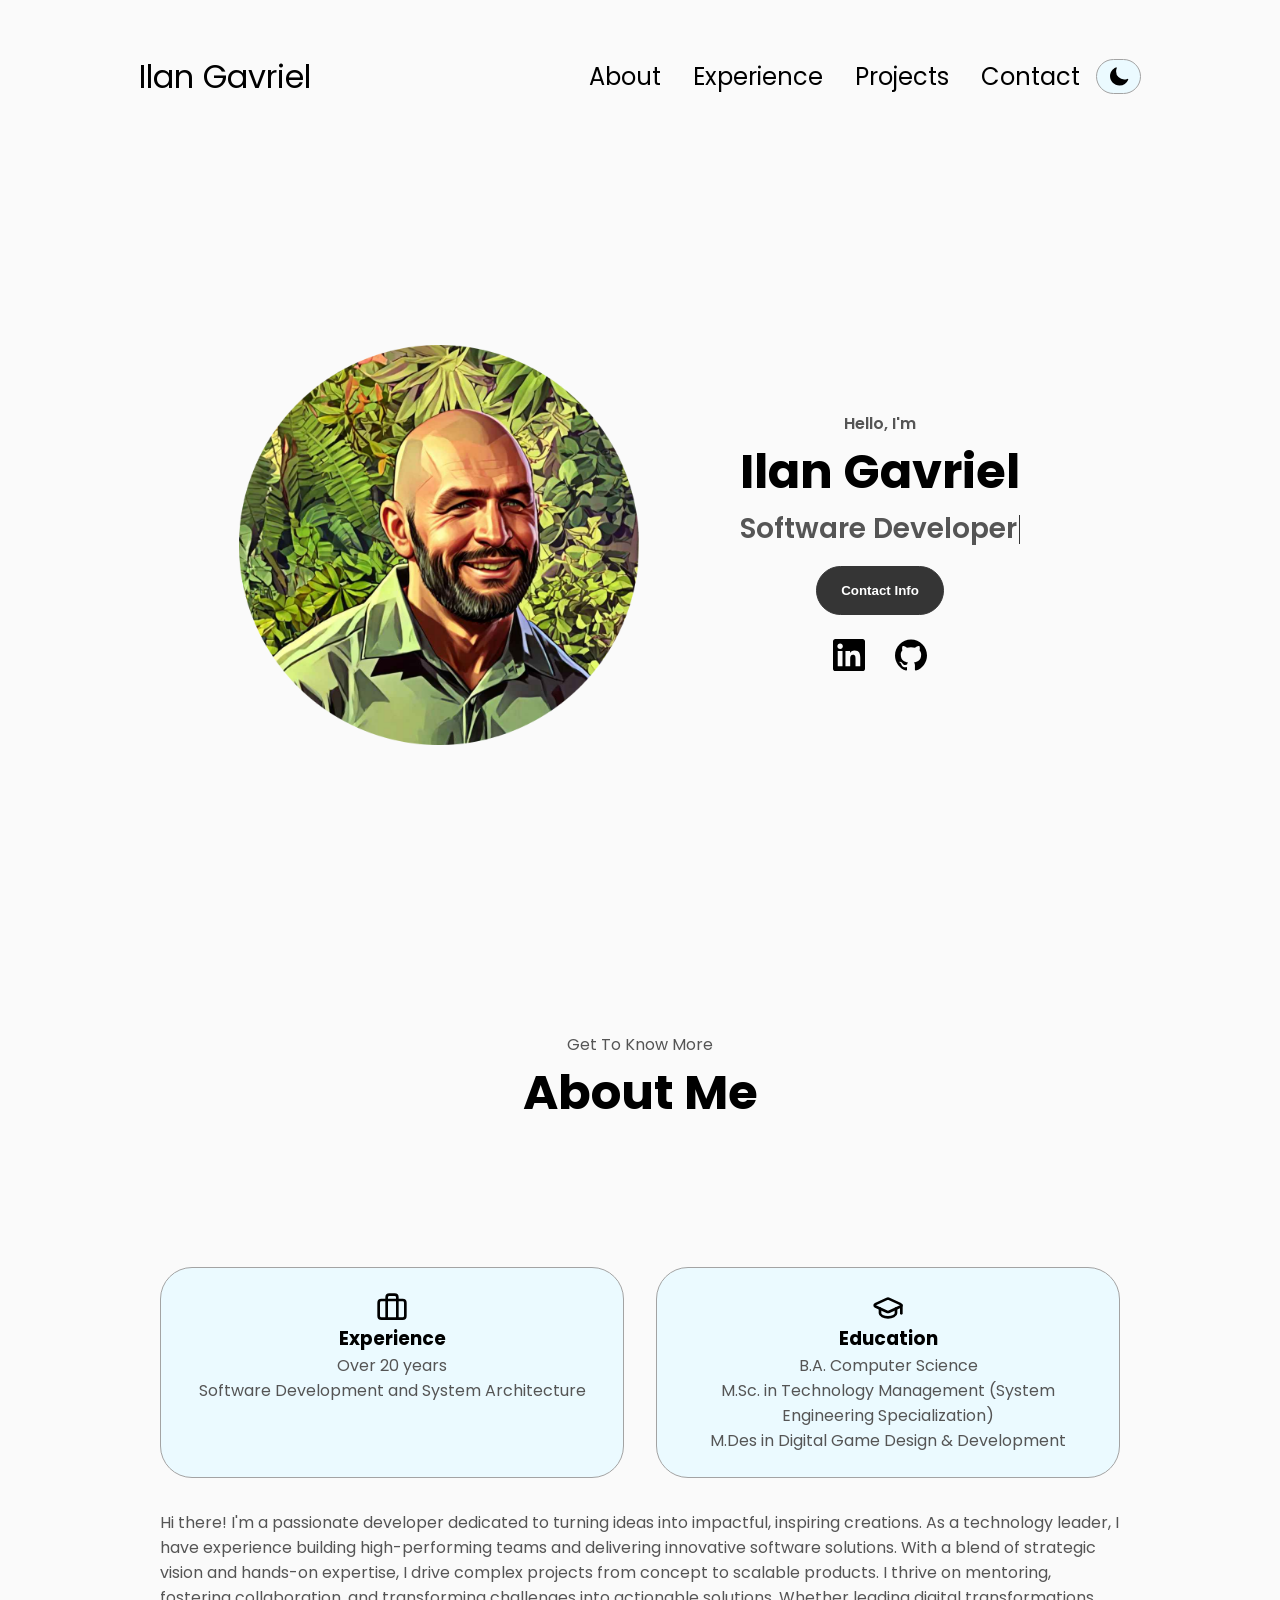
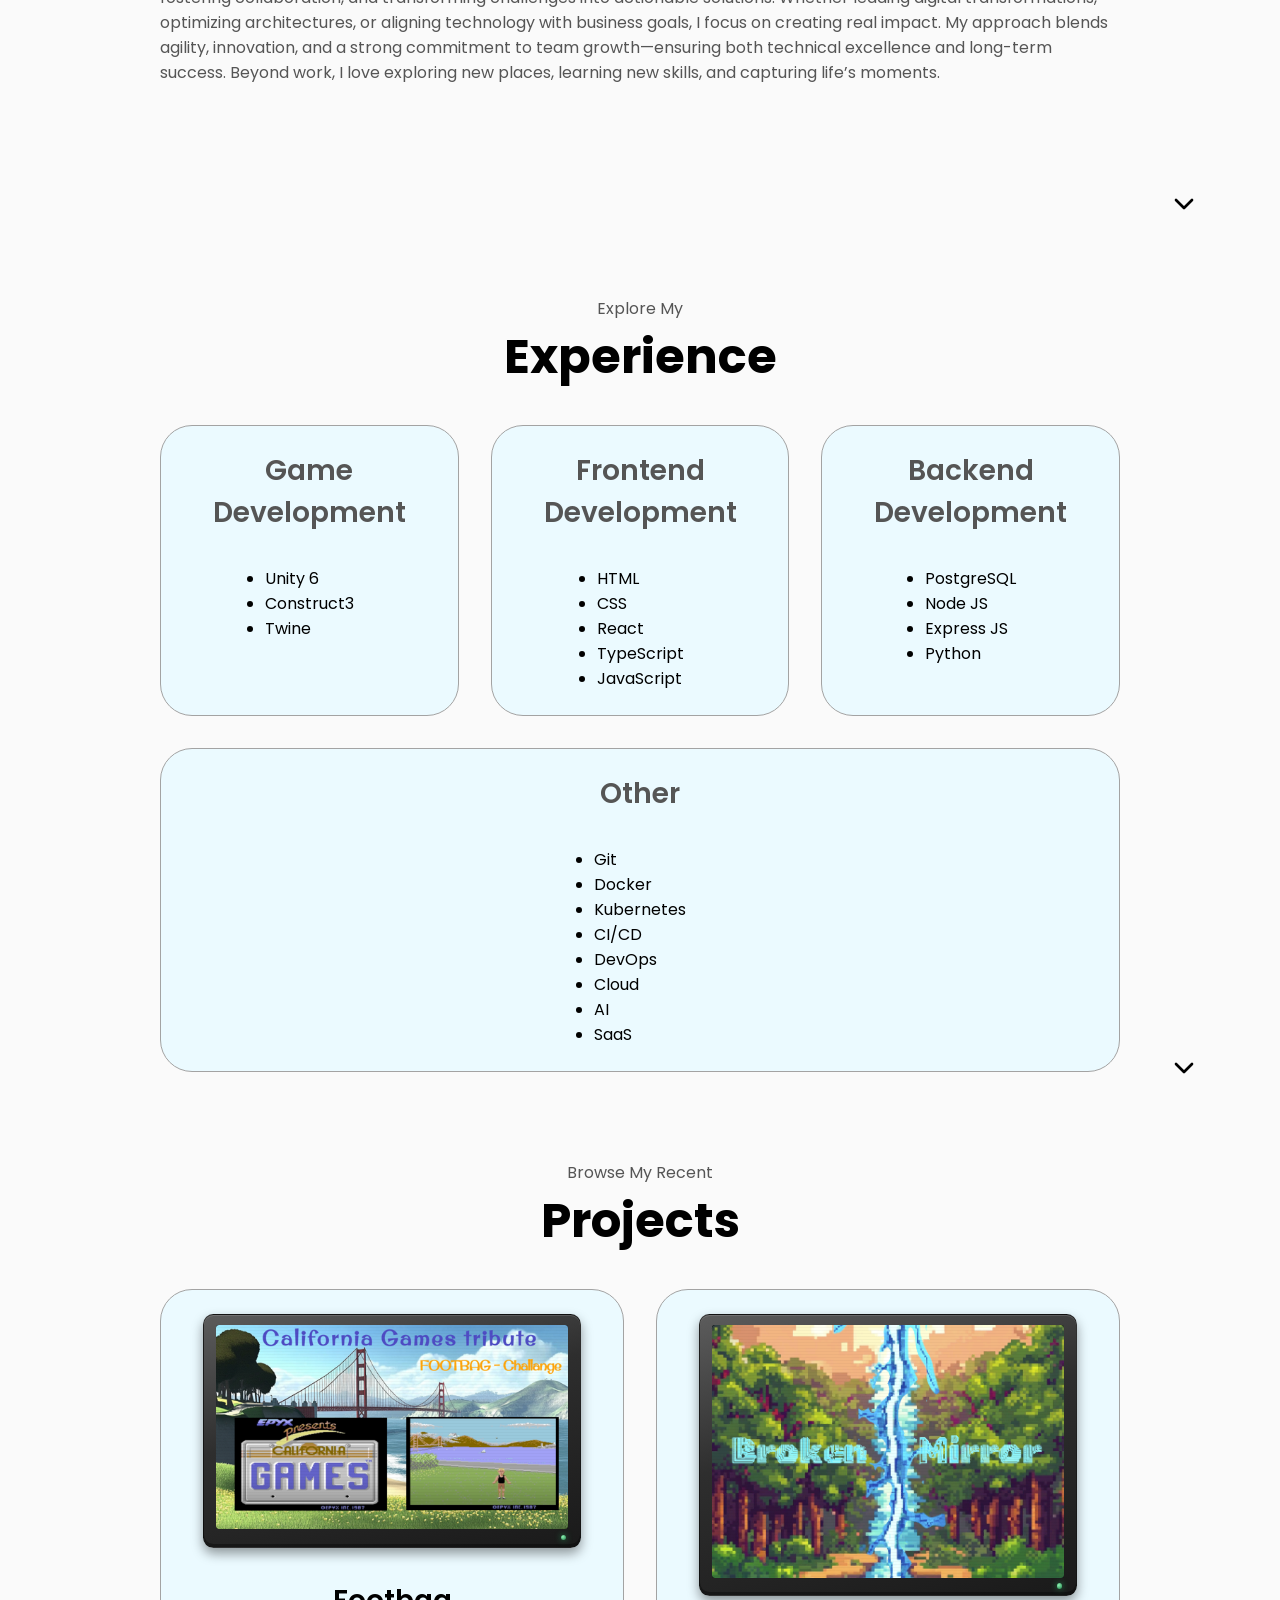
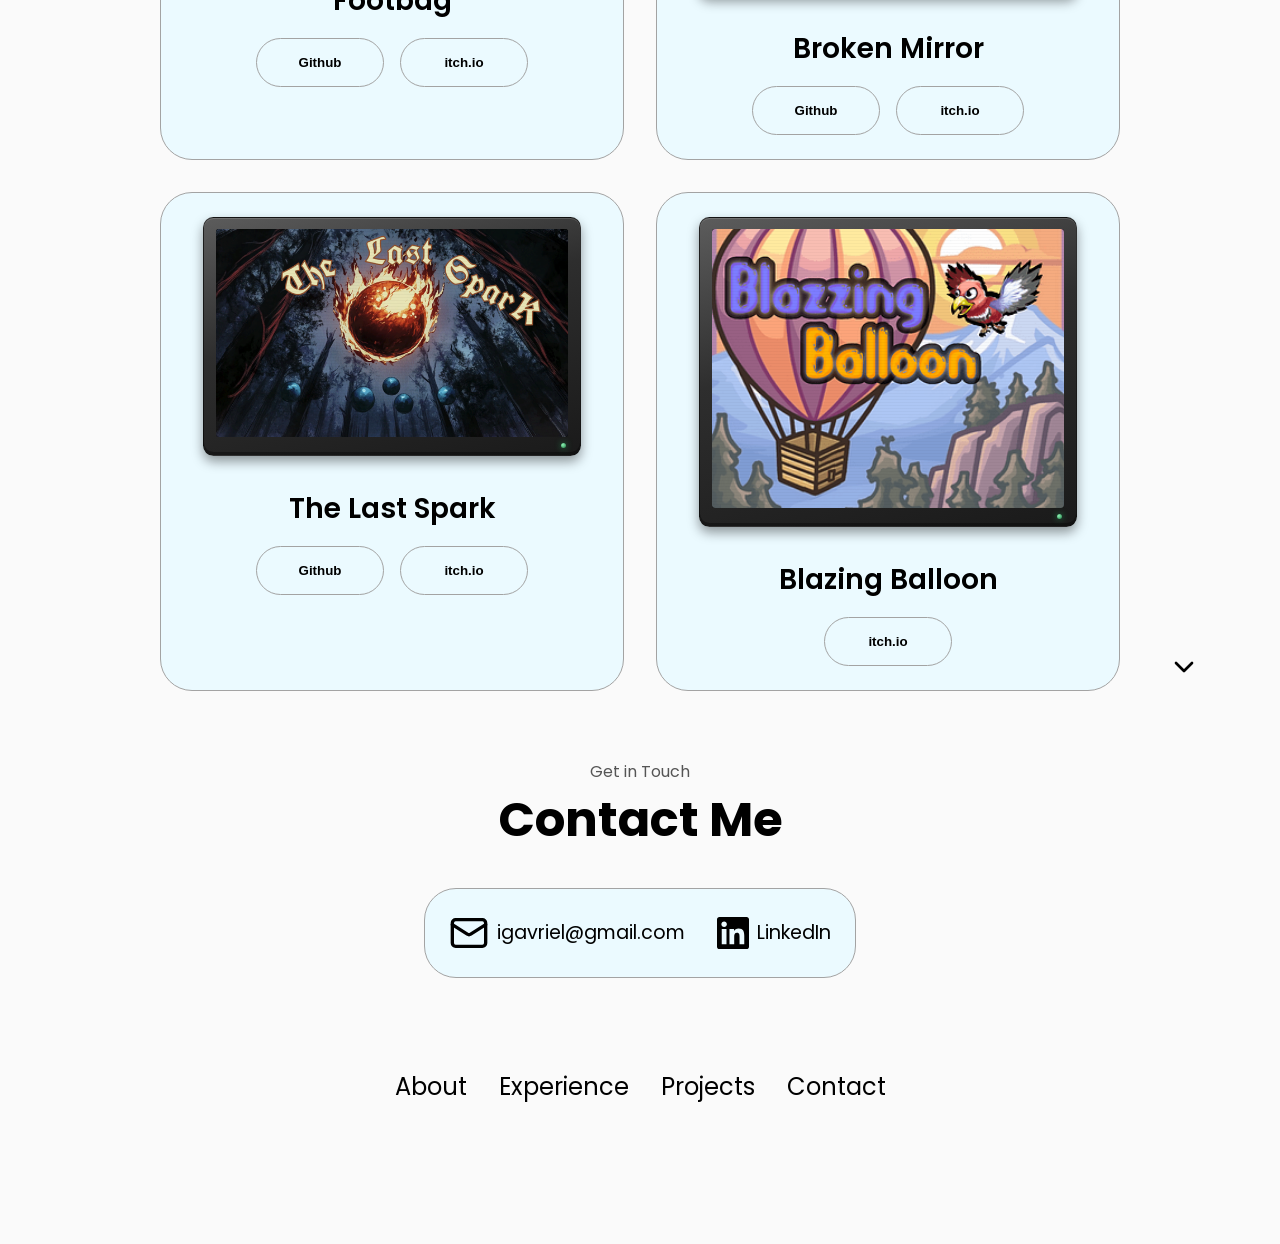
==== commit 75effa82: "animation" ====
--- a/portfolio/index.html
+++ b/portfolio/index.html
@@ -119,7 +119,14 @@
     <div class="section__text">
       <p class="section__text__p1">Hello, I'm</p>
       <h1 class="title">Ilan Gavriel</h1>
-      <p class="section__text__p2">Software Developer | System Architect | Game Developer</p>
+      <p class="section__text__p2 profile-typing" aria-live="polite">
+        <span class="profile-typing__inner">
+          <span id="profile-typing" class="profile-typing__text"></span><span
+            class="profile-typing__cursor"
+            aria-hidden="true"
+          ></span>
+        </span>
+      </p>
       <div class="btn-container">
         <button class="btn btn-color-1" onclick="location.href='./#contact'">
           Contact Info
--- a/portfolio/assets/css/style.css
+++ b/portfolio/assets/css/style.css
@@ -332,6 +332,45 @@
   margin-bottom: 1rem;
 }
 
+.profile-typing {
+  text-align: center;
+}
+
+.profile-typing__inner {
+  display: inline-flex;
+  align-items: center;
+  justify-content: center;
+  min-height: 1.35em;
+  min-width: 19ch;
+  max-width: 100%;
+}
+
+.profile-typing__text {
+  text-align: left;
+}
+
+.profile-typing__cursor {
+  display: inline-block;
+  width: 0.12rem;
+  height: 1.05em;
+  margin-left: 0.12rem;
+  background-color: var(--color-accent);
+  vertical-align: -0.08em;
+  animation: profile-typing-cursor 1s step-end infinite;
+}
+
+@keyframes profile-typing-cursor {
+  50% {
+    opacity: 0;
+  }
+}
+
+@media (prefers-reduced-motion: reduce) {
+  .profile-typing__cursor {
+    display: none;
+  }
+}
+
 .title {
   font-size: 3rem;
   text-align: center;
